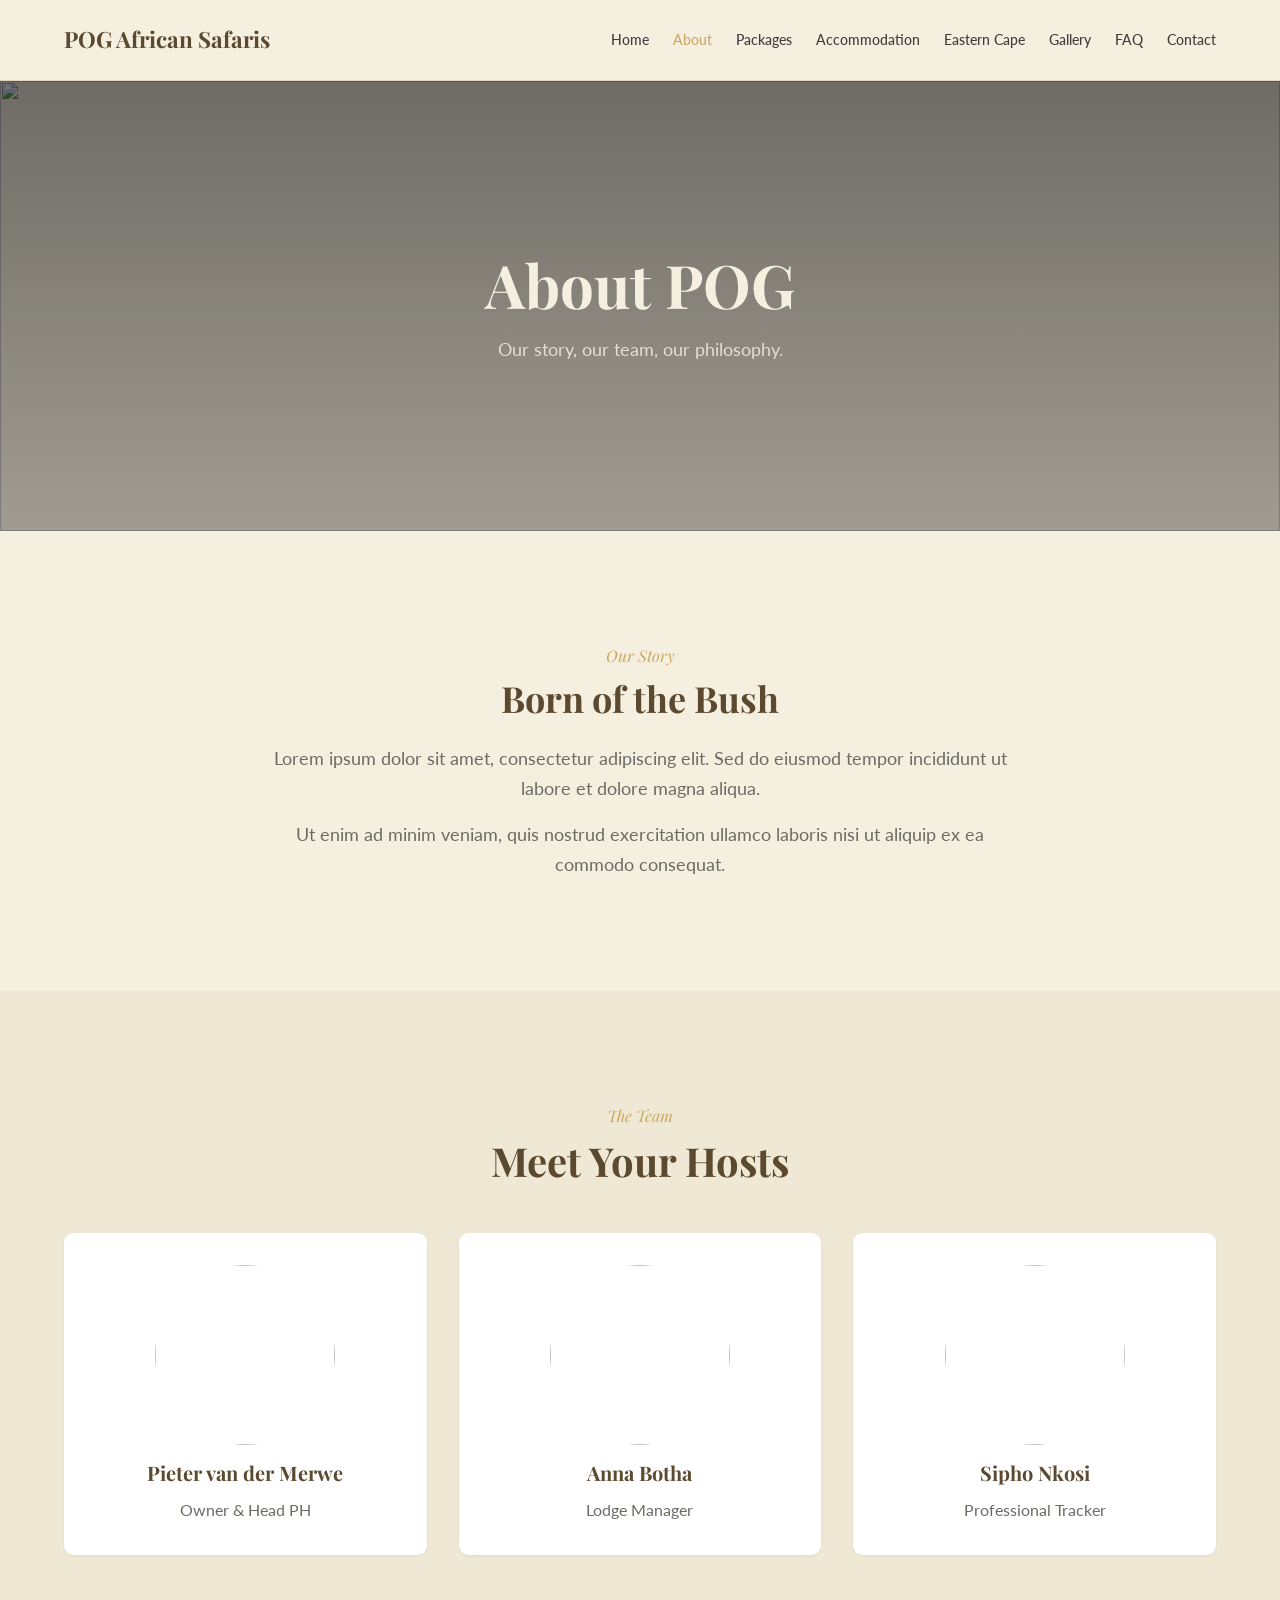
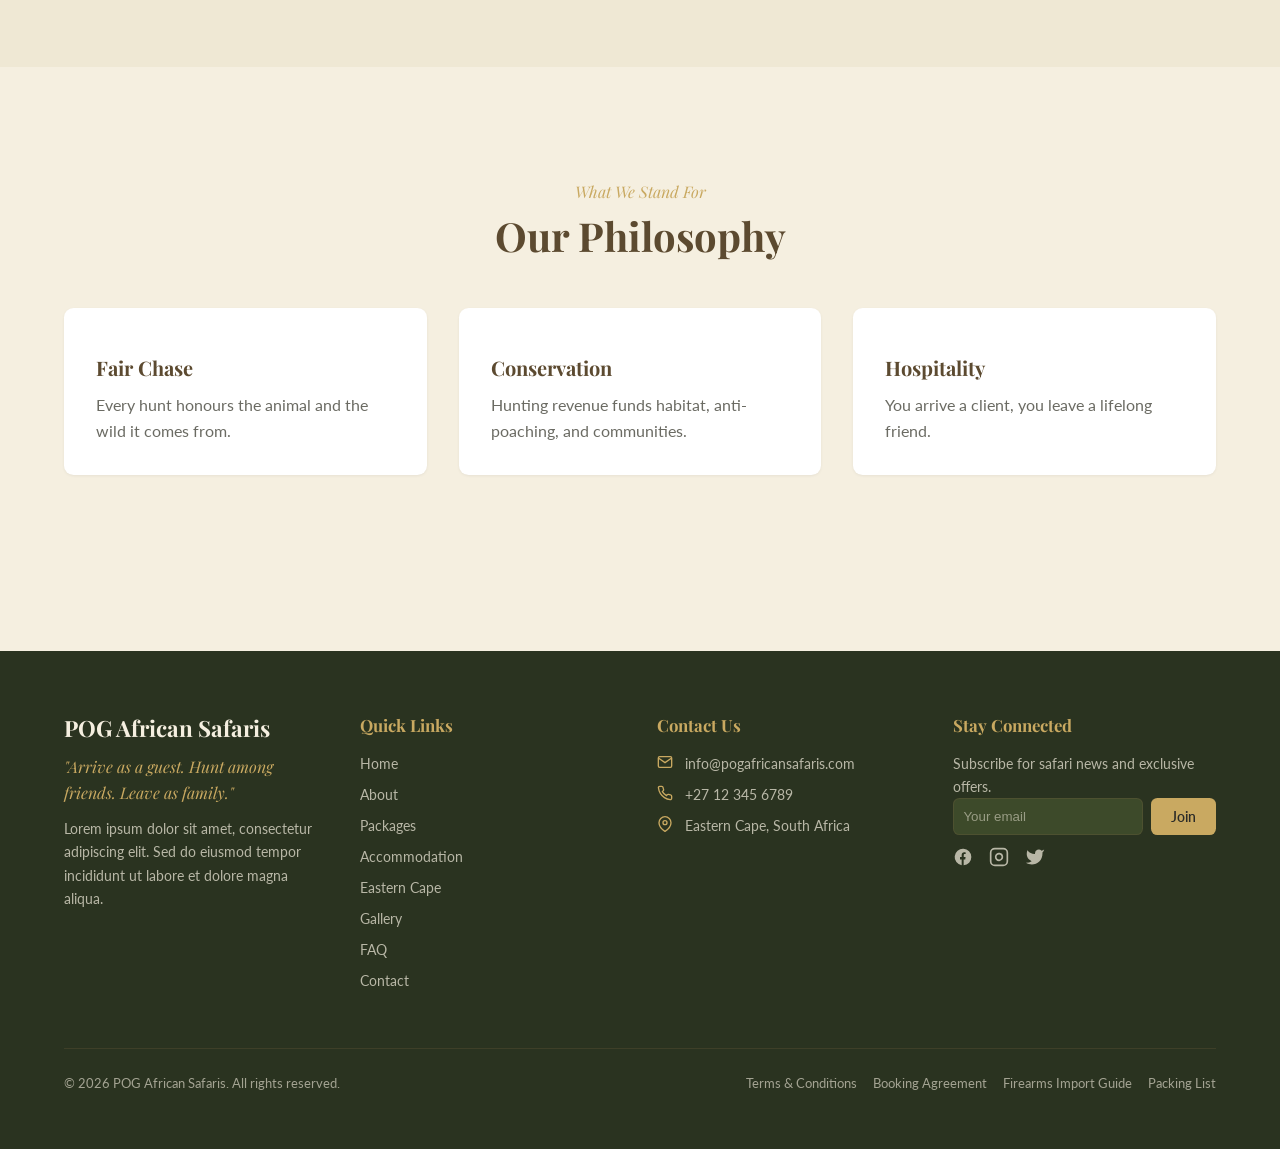
==== about.html @ 059e5646 "Website skeleton" ====
<!doctype html>
<html lang="en">
<head>
<meta charset="utf-8">
<meta name="viewport" content="width=device-width,initial-scale=1">
<title>About | POG African Safaris</title>
<meta name="description" content="Our story, our team, and our fair-chase hunting philosophy in the Eastern Cape.">
<meta property="og:title" content="About | POG African Safaris">
<meta property="og:description" content="Our story, our team, and our fair-chase hunting philosophy in the Eastern Cape.">
<meta property="og:type" content="website">
<meta name="twitter:card" content="summary_large_image">
<link rel="preconnect" href="https://fonts.googleapis.com">
<link rel="preconnect" href="https://fonts.gstatic.com" crossorigin>
<link rel="stylesheet" href="https://fonts.googleapis.com/css2?family=Lato:ital,wght@0,300;0,400;0,700;1,400&family=Playfair+Display:ital,wght@0,400;0,600;0,700&display=swap">
<link rel="stylesheet" href="assets/styles.css">
</head>
<body>
<div id="site-header"></div>
<main>

<section class="page-hero"><img class="bg" src="https://picsum.photos/id/1043/1920/600" alt=""><div class="hero-overlay"></div><div class="content"><h1>About POG</h1><p>Our story, our team, our philosophy.</p></div></section>
<section class="pad reveal"><div class="container" style="max-width:800px;text-align:center"><p class="eyebrow">Our Story</p><h2 style="font-size:2.25rem;margin-top:.5rem">Born of the Bush</h2><p class="lead" style="margin-top:1.5rem">Lorem ipsum dolor sit amet, consectetur adipiscing elit. Sed do eiusmod tempor incididunt ut labore et dolore magna aliqua.</p><p class="lead" style="margin-top:1rem">Ut enim ad minim veniam, quis nostrud exercitation ullamco laboris nisi ut aliquip ex ea commodo consequat.</p></div></section>
<section class="pad bg-secondary reveal"><div class="container"><div class="section-title"><p class="eyebrow">The Team</p><h2>Meet Your Hosts</h2></div><div class="grid grid-3">
<div class="card team-card"><img src="https://picsum.photos/id/1005/400/400" alt=""><h3>Pieter van der Merwe</h3><p>Owner & Head PH</p></div>
<div class="card team-card"><img src="https://picsum.photos/id/1006/400/400" alt=""><h3>Anna Botha</h3><p>Lodge Manager</p></div>
<div class="card team-card"><img src="https://picsum.photos/id/1012/400/400" alt=""><h3>Sipho Nkosi</h3><p>Professional Tracker</p></div>
</div></div></section>
<section class="pad reveal"><div class="container"><div class="section-title"><p class="eyebrow">What We Stand For</p><h2>Our Philosophy</h2></div><div class="grid grid-3">
<div class="card"><h3>Fair Chase</h3><p>Every hunt honours the animal and the wild it comes from.</p></div>
<div class="card"><h3>Conservation</h3><p>Hunting revenue funds habitat, anti-poaching, and communities.</p></div>
<div class="card"><h3>Hospitality</h3><p>You arrive a client, you leave a lifelong friend.</p></div>
</div></div></section>

</main>
<div id="site-footer"></div>
<div id="lightbox" class="lightbox" onclick="closeLightbox()"><button class="close" aria-label="Close">&times;</button><img id="lightbox-img" alt=""></div>
<script src="assets/main.js"></script>
</body>
</html>
---- assets/styles.css ----
/* POG African Safaris — static styles */
:root{
  --bush:#3d4a2a; --bush-dark:#2a3320; --earth:#8b6f47; --earth-dark:#5c4a30;
  --gold:#c9a961; --gold-light:#dcc088; --cream:#f5efe0; --charcoal:#2b2b28;
  --muted:#6b6b63; --card:#ffffff; --secondary:#efe8d4; --border:rgba(139,111,71,.2);
}
*{box-sizing:border-box;margin:0;padding:0}
html{scroll-behavior:smooth}
body{font-family:'Lato',system-ui,sans-serif;color:var(--charcoal);background:var(--cream);line-height:1.6;-webkit-font-smoothing:antialiased}
h1,h2,h3,h4{font-family:'Playfair Display',serif;color:var(--earth-dark);line-height:1.2}
img{max-width:100%;display:block}
a{color:inherit;text-decoration:none}
.container{max-width:1200px;margin:0 auto;padding:0 1rem}
@media(min-width:768px){.container{padding:0 1.5rem}}

/* Header */
.site-header{position:sticky;top:0;z-index:50;background:rgba(245,239,224,.95);backdrop-filter:blur(6px);border-bottom:1px solid var(--border)}
.site-header .container{display:flex;align-items:center;justify-content:space-between;height:80px}
.brand{font-family:'Playfair Display',serif;font-weight:700;font-size:1.4rem;color:var(--earth-dark)}
.nav-desktop{display:none;gap:1.5rem}
.nav-desktop a{font-size:.9rem;font-weight:500;color:rgba(43,43,40,.9);transition:color .2s}
.nav-desktop a:hover,.nav-desktop a.active{color:var(--gold)}
.btn{display:inline-flex;align-items:center;justify-content:center;padding:.65rem 1.25rem;border-radius:.4rem;font-weight:600;font-size:.9rem;border:0;cursor:pointer;transition:all .2s;font-family:inherit}
.btn-gold{background:var(--gold);color:var(--charcoal)}
.btn-gold:hover{background:var(--gold-light)}
.btn-outline{background:transparent;border:1px solid var(--cream);color:var(--cream)}
.btn-outline:hover{background:rgba(245,239,224,.1)}
.btn-lg{padding:.85rem 1.75rem;font-size:1rem}
.menu-btn{background:none;border:0;padding:.5rem;cursor:pointer;color:var(--charcoal)}
.hide-desktop{display:block}
@media(min-width:1024px){.nav-desktop{display:flex}.hide-desktop{display:none}.hide-mobile{display:block}}
.hide-mobile{display:none}

/* Mobile menu */
.mobile-menu{position:fixed;inset:0;background:var(--bush-dark);z-index:100;transform:translateX(100%);transition:transform .3s;display:flex;flex-direction:column}
.mobile-menu.open{transform:translateX(0)}
.mobile-menu-head{display:flex;justify-content:space-between;align-items:center;padding:1.5rem;border-bottom:1px solid var(--border)}
.mobile-menu-head .brand{color:var(--cream)}
.mobile-menu nav{padding:1.5rem;flex:1}
.mobile-menu nav a{display:block;padding:.85rem 0;font-size:1.1rem;color:rgba(245,239,224,.9);border-bottom:1px solid var(--border)}
.mobile-menu nav a:hover{color:var(--gold)}
.mobile-menu .foot{padding:1.5rem}
.mobile-menu .foot .btn{width:100%}

/* Hero */
.page-hero{position:relative;min-height:40vh;display:flex;align-items:center;justify-content:center;overflow:hidden;text-align:center}
@media(min-width:768px){.page-hero{min-height:50vh}}
.page-hero img.bg{position:absolute;inset:0;width:100%;height:100%;object-fit:cover}
.hero-overlay{position:absolute;inset:0;background:linear-gradient(rgba(0,0,0,.55),rgba(0,0,0,.35))}
.page-hero .content{position:relative;z-index:2;padding:2rem 1rem}
.page-hero h1{color:var(--cream);font-size:2.25rem;font-weight:700}
.page-hero p{color:rgba(245,239,224,.85);margin-top:1rem;font-size:1.1rem;max-width:640px;margin-left:auto;margin-right:auto}
@media(min-width:768px){.page-hero h1{font-size:3rem}}
@media(min-width:1024px){.page-hero h1{font-size:3.75rem}}

/* Home hero larger */
.home-hero{min-height:85vh}
.home-hero .cta{display:flex;gap:1rem;justify-content:center;flex-wrap:wrap;margin-top:2rem}

/* Sections */
section.pad{padding:5rem 0}
@media(min-width:768px){section.pad{padding:7rem 0}}
.section-title{text-align:center;margin-bottom:3rem}
.eyebrow{font-family:'Playfair Display',serif;font-style:italic;color:var(--gold)}
.section-title h2{font-size:2rem;margin-top:.5rem}
@media(min-width:768px){.section-title h2{font-size:2.5rem}}
.lead{font-size:1.1rem;color:var(--muted);line-height:1.7}
.bg-secondary{background:var(--secondary)}

/* Grid utilities */
.grid{display:grid;gap:2rem}
.grid-2{grid-template-columns:1fr}
.grid-3{grid-template-columns:1fr}
.grid-4{grid-template-columns:1fr}
@media(min-width:640px){.grid-3,.grid-4{grid-template-columns:repeat(2,1fr)}}
@media(min-width:1024px){.grid-2{grid-template-columns:1fr 1fr}.grid-3{grid-template-columns:repeat(3,1fr)}.grid-4{grid-template-columns:repeat(4,1fr)}}

.card{background:var(--card);border-radius:.6rem;padding:2rem;box-shadow:0 1px 3px rgba(0,0,0,.06);transition:box-shadow .2s}
.card:hover{box-shadow:0 6px 20px rgba(0,0,0,.08)}
.card h3{font-size:1.25rem;margin-top:1rem}
.card p{color:var(--muted);margin-top:.75rem}
.icon{width:2.5rem;height:2.5rem;color:var(--earth)}

/* Feature/landscape */
.feature-band{position:relative;overflow:hidden;padding:6rem 0;text-align:center}
.feature-band img.bg{position:absolute;inset:0;width:100%;height:100%;object-fit:cover}
.feature-band .content{position:relative;z-index:2;color:var(--cream)}
.feature-band h2{color:var(--cream);font-size:2rem}
.feature-band p{color:rgba(245,239,224,.9);max-width:720px;margin:1.5rem auto 0}

/* Gallery */
.gallery-grid{display:grid;grid-template-columns:repeat(2,1fr);gap:.75rem}
@media(min-width:768px){.gallery-grid{grid-template-columns:repeat(3,1fr)}}
@media(min-width:1024px){.gallery-grid{grid-template-columns:repeat(4,1fr)}}
.gallery-grid img{width:100%;height:220px;object-fit:cover;border-radius:.4rem;cursor:pointer;transition:transform .3s}
.gallery-grid img:hover{transform:scale(1.03)}
.filters{display:flex;flex-wrap:wrap;gap:.5rem;justify-content:center;margin-bottom:2rem}
.filter-btn{padding:.5rem 1rem;border:1px solid var(--border);background:transparent;border-radius:999px;cursor:pointer;font-family:inherit;color:var(--charcoal)}
.filter-btn.active{background:var(--gold);border-color:var(--gold);color:var(--charcoal)}

.lightbox{position:fixed;inset:0;background:rgba(0,0,0,.9);display:none;align-items:center;justify-content:center;z-index:200;padding:2rem}
.lightbox.open{display:flex}
.lightbox img{max-height:90vh;max-width:90vw;border-radius:.4rem}
.lightbox .close{position:absolute;top:1.5rem;right:1.5rem;background:none;border:0;color:#fff;font-size:2rem;cursor:pointer}

/* FAQ */
.faq-item{border-bottom:1px solid var(--border)}
.faq-q{width:100%;background:none;border:0;text-align:left;padding:1.25rem 0;font-family:'Playfair Display',serif;font-size:1.1rem;color:var(--earth-dark);cursor:pointer;display:flex;justify-content:space-between;align-items:center;font-weight:600}
.faq-q::after{content:"+";font-size:1.5rem;color:var(--gold);transition:transform .2s}
.faq-item.open .faq-q::after{transform:rotate(45deg)}
.faq-a{max-height:0;overflow:hidden;transition:max-height .3s;color:var(--muted)}
.faq-item.open .faq-a{max-height:500px;padding-bottom:1.25rem}

/* Forms */
.form-group{margin-bottom:1.25rem}
.form-group label{display:block;margin-bottom:.4rem;font-weight:600;font-size:.9rem}
.form-group input,.form-group textarea,.form-group select{width:100%;padding:.7rem;border:1px solid var(--border);border-radius:.4rem;font-family:inherit;font-size:1rem;background:#fff}
.form-group textarea{min-height:140px;resize:vertical}

/* Packages */
.pkg{background:var(--card);border-radius:.6rem;overflow:hidden;box-shadow:0 1px 3px rgba(0,0,0,.06);display:flex;flex-direction:column}
.pkg img{height:220px;object-fit:cover;width:100%}
.pkg-body{padding:2rem;flex:1;display:flex;flex-direction:column}
.pkg-price{color:var(--gold);font-family:'Playfair Display',serif;font-size:1.5rem;margin:.5rem 0 1rem}
.pkg ul{list-style:none;margin:1rem 0}
.pkg ul li{padding:.35rem 0;color:var(--muted);font-size:.9rem;padding-left:1.25rem;position:relative}
.pkg ul li::before{content:"✓";position:absolute;left:0;color:var(--gold);font-weight:700}
.pkg ul.exclude li::before{content:"✗";color:#a55}
.pkg .btn{margin-top:auto}

/* Footer */
.site-footer{background:var(--bush-dark);color:rgba(245,239,224,.9);margin-top:4rem}
.site-footer .container{padding-top:4rem;padding-bottom:2rem}
.footer-grid{display:grid;gap:3rem;grid-template-columns:1fr}
@media(min-width:768px){.footer-grid{grid-template-columns:repeat(2,1fr)}}
@media(min-width:1024px){.footer-grid{grid-template-columns:repeat(4,1fr)}}
.site-footer h3{color:var(--cream);font-size:1.4rem}
.site-footer h4{color:var(--gold);font-size:1.05rem;margin-bottom:1rem}
.site-footer .tagline{font-family:'Playfair Display',serif;font-style:italic;color:var(--gold);margin:.75rem 0}
.site-footer ul{list-style:none}
.site-footer ul li{margin-bottom:.5rem;font-size:.9rem;color:rgba(245,239,224,.7)}
.site-footer ul li a:hover{color:var(--gold)}
.contact-list li{display:flex;gap:.75rem;align-items:flex-start}
.contact-list svg{color:var(--gold);flex-shrink:0;margin-top:.15rem}
.newsletter-form{display:flex;gap:.5rem}
.newsletter-form input{flex:1;padding:.6rem;background:var(--bush);border:1px solid var(--border);color:var(--cream);border-radius:.4rem}
.newsletter-form input::placeholder{color:rgba(245,239,224,.5)}
.socials{display:flex;gap:1rem;margin-top:.75rem}
.socials a{color:rgba(245,239,224,.7)}
.socials a:hover{color:var(--gold)}
.footer-bottom{border-top:1px solid var(--border);margin-top:3rem;padding:1.5rem 0;display:flex;flex-wrap:wrap;justify-content:space-between;gap:1rem;font-size:.8rem;color:rgba(245,239,224,.6)}
.footer-bottom .legal{display:flex;flex-wrap:wrap;gap:1rem}

/* Reveal on scroll */
.reveal{opacity:0;transform:translateY(2rem);transition:opacity .7s ease-out,transform .7s ease-out}
.reveal.visible{opacity:1;transform:none}

/* Legal / prose */
.prose{max-width:800px;margin:0 auto;padding:0 1rem}
.prose h2{margin-top:2rem;font-size:1.5rem}
.prose h3{margin-top:1.5rem;font-size:1.2rem}
.prose p,.prose li{color:var(--muted);margin-top:.75rem}
.prose ul{padding-left:1.5rem;margin-top:.5rem}

/* About team */
.team-card{text-align:center}
.team-card img{width:180px;height:180px;border-radius:50%;object-fit:cover;margin:0 auto 1rem}

/* Testimonials */
.quote{background:var(--card);padding:2rem;border-radius:.6rem;border-left:4px solid var(--gold);cursor:pointer;transition:box-shadow .2s, transform .2s;position:relative}
.quote:hover{box-shadow:0 6px 20px rgba(0,0,0,.08);transform:translateY(-2px)}
.quote-summary p{font-style:italic;color:var(--charcoal)}
.quote-full{max-height:0;overflow:hidden;transition:max-height .4s ease-out,opacity .3s ease-out;opacity:0}
.quote-full p{font-style:italic;color:var(--charcoal);margin-top:.75rem}
.quote cite{display:block;margin-top:1rem;font-weight:600;color:var(--earth-dark);font-style:normal}
.quote-toggle{display:inline-block;margin-top:1rem;font-size:.85rem;font-weight:700;color:var(--gold);text-transform:uppercase;letter-spacing:.05em;transition:color .2s}
.quote-toggle::before{content:"Read full testimonial"}
.quote-toggle::after{content:" +"}
.quote:hover .quote-toggle{color:var(--earth)}
.quote[data-expanded="true"] .quote-full{max-height:300px;opacity:1}
.quote[data-expanded="true"] .quote-toggle::before{content:"Show less"}
.quote[data-expanded="true"] .quote-toggle::after{content:""}
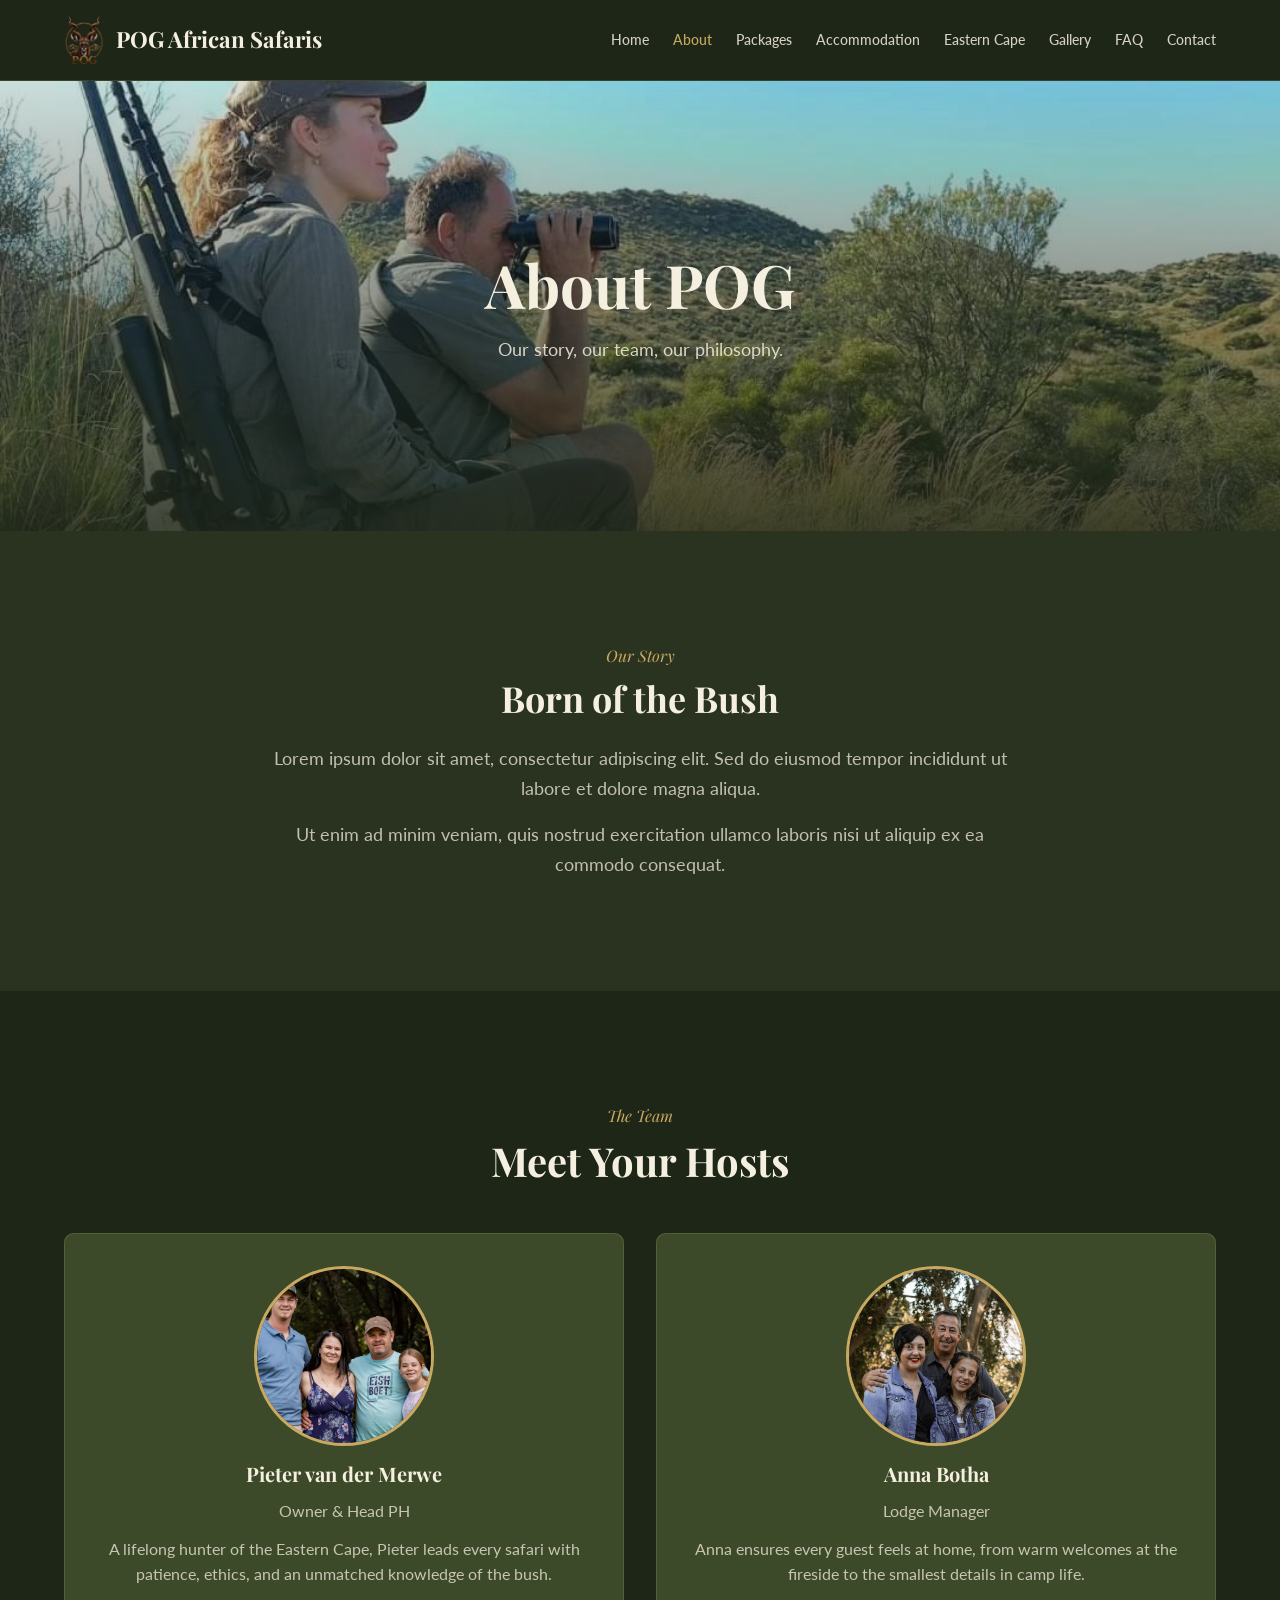
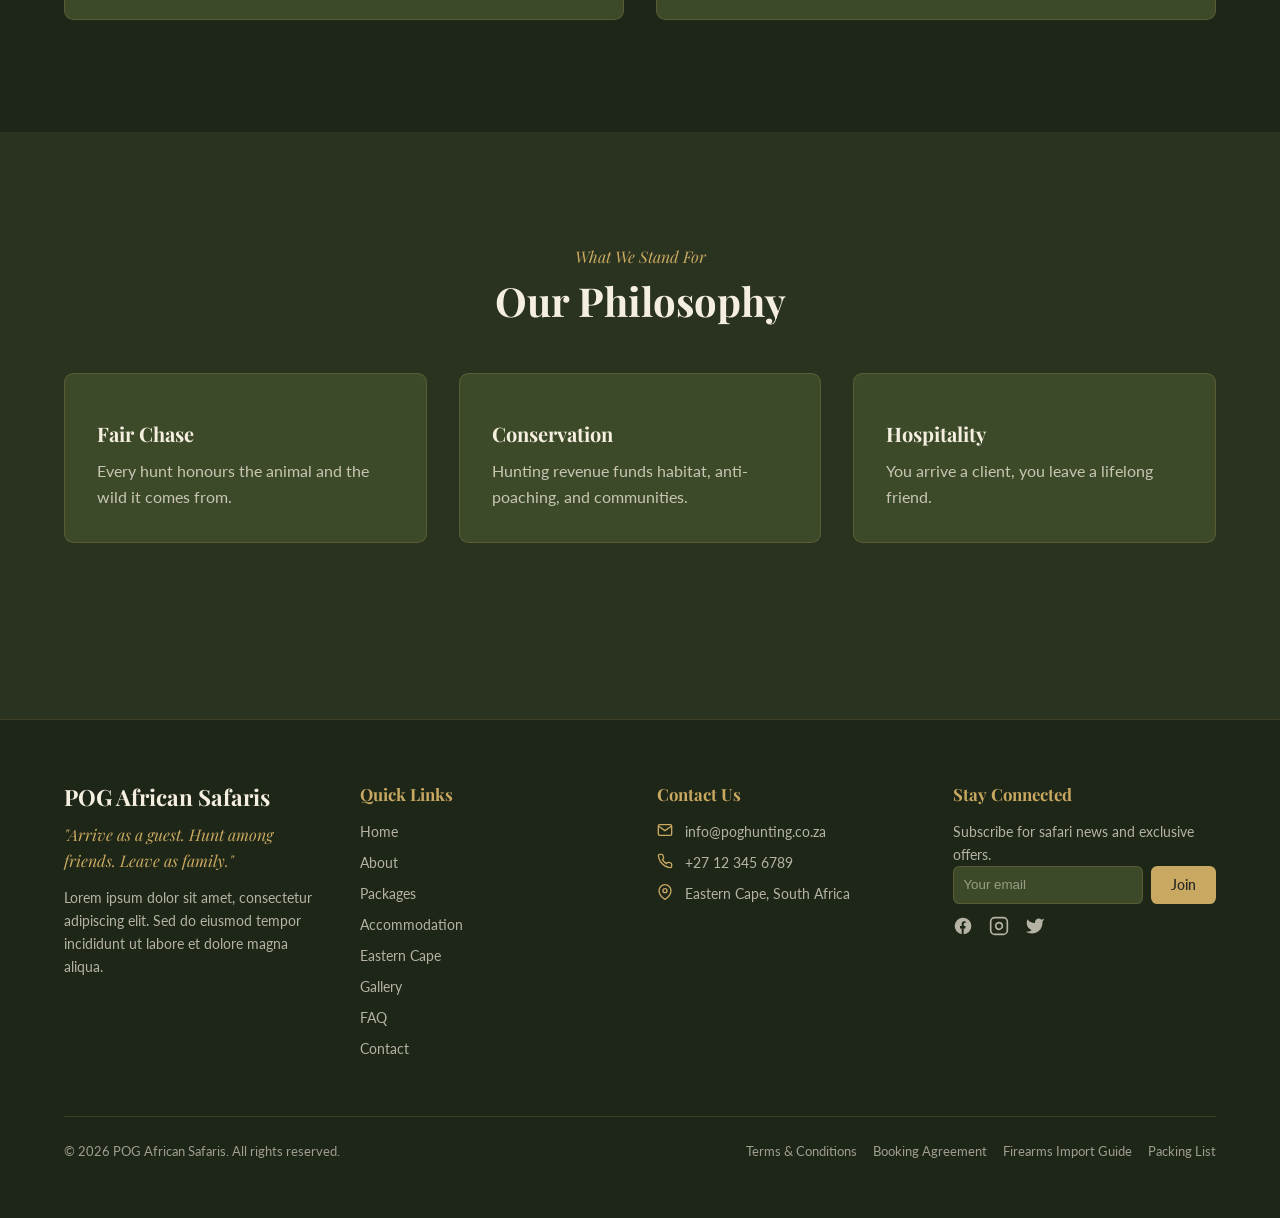
==== commit 80bca511: "Added photos and started choosing photos for pages" ====
--- a/about.html
+++ b/about.html
@@ -18,12 +18,11 @@
 <div id="site-header"></div>
 <main>
 
-<section class="page-hero"><img class="bg" src="https://picsum.photos/id/1043/1920/600" alt=""><div class="hero-overlay"></div><div class="content"><h1>About POG</h1><p>Our story, our team, our philosophy.</p></div></section>
+<section class="page-hero"><img class="bg" src="assets/photos/hunters04.jpg" alt=""><div class="hero-overlay"></div><div class="content"><h1>About POG</h1><p>Our story, our team, our philosophy.</p></div></section>
 <section class="pad reveal"><div class="container" style="max-width:800px;text-align:center"><p class="eyebrow">Our Story</p><h2 style="font-size:2.25rem;margin-top:.5rem">Born of the Bush</h2><p class="lead" style="margin-top:1.5rem">Lorem ipsum dolor sit amet, consectetur adipiscing elit. Sed do eiusmod tempor incididunt ut labore et dolore magna aliqua.</p><p class="lead" style="margin-top:1rem">Ut enim ad minim veniam, quis nostrud exercitation ullamco laboris nisi ut aliquip ex ea commodo consequat.</p></div></section>
-<section class="pad bg-secondary reveal"><div class="container"><div class="section-title"><p class="eyebrow">The Team</p><h2>Meet Your Hosts</h2></div><div class="grid grid-3">
-<div class="card team-card"><img src="https://picsum.photos/id/1005/400/400" alt=""><h3>Pieter van der Merwe</h3><p>Owner & Head PH</p></div>
-<div class="card team-card"><img src="https://picsum.photos/id/1006/400/400" alt=""><h3>Anna Botha</h3><p>Lodge Manager</p></div>
-<div class="card team-card"><img src="https://picsum.photos/id/1012/400/400" alt=""><h3>Sipho Nkosi</h3><p>Professional Tracker</p></div>
+<section class="pad bg-secondary reveal"><div class="container"><div class="section-title"><p class="eyebrow">The Team</p><h2>Meet Your Hosts</h2></div><div class="grid grid-2">
+<div class="card team-card"><img src="assets/photos/family_van_zyl.jpg" alt=""><h3>Pieter van der Merwe</h3><p class="role">Owner & Head PH</p><p class="blurb">A lifelong hunter of the Eastern Cape, Pieter leads every safari with patience, ethics, and an unmatched knowledge of the bush.</p></div>
+<div class="card team-card"><img src="assets/photos/family_heinen.jpg" alt=""><h3>Anna Botha</h3><p class="role">Lodge Manager</p><p class="blurb">Anna ensures every guest feels at home, from warm welcomes at the fireside to the smallest details in camp life.</p></div>
 </div></div></section>
 <section class="pad reveal"><div class="container"><div class="section-title"><p class="eyebrow">What We Stand For</p><h2>Our Philosophy</h2></div><div class="grid grid-3">
 <div class="card"><h3>Fair Chase</h3><p>Every hunt honours the animal and the wild it comes from.</p></div>
--- a/assets/styles.css
+++ b/assets/styles.css
@@ -1,24 +1,27 @@
-/* POG African Safaris — static styles */
+/* POG African Safaris — static styles (dark bush theme sitewide) */
 :root{
-  --bush:#3d4a2a; --bush-dark:#2a3320; --earth:#8b6f47; --earth-dark:#5c4a30;
+  --bush:#3d4a2a; --bush-dark:#2a3320; --bush-darker:#1e2618;
+  --earth:#8b6f47; --earth-dark:#5c4a30;
   --gold:#c9a961; --gold-light:#dcc088; --cream:#f5efe0; --charcoal:#2b2b28;
-  --muted:#6b6b63; --card:#ffffff; --secondary:#efe8d4; --border:rgba(139,111,71,.2);
+  --muted:rgba(245,239,224,.7); --card:#3d4a2a; --secondary:#2a3320;
+  --border:rgba(201,169,97,.2);
 }
 *{box-sizing:border-box;margin:0;padding:0}
 html{scroll-behavior:smooth}
-body{font-family:'Lato',system-ui,sans-serif;color:var(--charcoal);background:var(--cream);line-height:1.6;-webkit-font-smoothing:antialiased}
-h1,h2,h3,h4{font-family:'Playfair Display',serif;color:var(--earth-dark);line-height:1.2}
+body{font-family:'Lato',system-ui,sans-serif;color:var(--cream);background:var(--bush-dark);line-height:1.6;-webkit-font-smoothing:antialiased}
+h1,h2,h3,h4{font-family:'Playfair Display',serif;color:var(--cream);line-height:1.2}
 img{max-width:100%;display:block}
 a{color:inherit;text-decoration:none}
 .container{max-width:1200px;margin:0 auto;padding:0 1rem}
 @media(min-width:768px){.container{padding:0 1.5rem}}
 
 /* Header */
-.site-header{position:sticky;top:0;z-index:50;background:rgba(245,239,224,.95);backdrop-filter:blur(6px);border-bottom:1px solid var(--border)}
+.site-header{position:sticky;top:0;z-index:50;background:rgba(30,38,24,.95);backdrop-filter:blur(6px);border-bottom:1px solid var(--border)}
 .site-header .container{display:flex;align-items:center;justify-content:space-between;height:80px}
-.brand{font-family:'Playfair Display',serif;font-weight:700;font-size:1.4rem;color:var(--earth-dark)}
+.brand{font-family:'Playfair Display',serif;font-weight:700;font-size:1.4rem;color:var(--cream);display:inline-flex;align-items:center;gap:.75rem}
+.brand-logo{height:48px;width:auto;display:block}
 .nav-desktop{display:none;gap:1.5rem}
-.nav-desktop a{font-size:.9rem;font-weight:500;color:rgba(43,43,40,.9);transition:color .2s}
+.nav-desktop a{font-size:.9rem;font-weight:500;color:rgba(245,239,224,.85);transition:color .2s}
 .nav-desktop a:hover,.nav-desktop a.active{color:var(--gold)}
 .btn{display:inline-flex;align-items:center;justify-content:center;padding:.65rem 1.25rem;border-radius:.4rem;font-weight:600;font-size:.9rem;border:0;cursor:pointer;transition:all .2s;font-family:inherit}
 .btn-gold{background:var(--gold);color:var(--charcoal)}
@@ -26,13 +29,13 @@
 .btn-outline{background:transparent;border:1px solid var(--cream);color:var(--cream)}
 .btn-outline:hover{background:rgba(245,239,224,.1)}
 .btn-lg{padding:.85rem 1.75rem;font-size:1rem}
-.menu-btn{background:none;border:0;padding:.5rem;cursor:pointer;color:var(--charcoal)}
+.menu-btn{background:none;border:0;padding:.5rem;cursor:pointer;color:var(--cream)}
 .hide-desktop{display:block}
 @media(min-width:1024px){.nav-desktop{display:flex}.hide-desktop{display:none}.hide-mobile{display:block}}
 .hide-mobile{display:none}
 
 /* Mobile menu */
-.mobile-menu{position:fixed;inset:0;background:var(--bush-dark);z-index:100;transform:translateX(100%);transition:transform .3s;display:flex;flex-direction:column}
+.mobile-menu{position:fixed;inset:0;background:var(--bush-darker);z-index:100;transform:translateX(100%);transition:transform .3s;display:flex;flex-direction:column}
 .mobile-menu.open{transform:translateX(0)}
 .mobile-menu-head{display:flex;justify-content:space-between;align-items:center;padding:1.5rem;border-bottom:1px solid var(--border)}
 .mobile-menu-head .brand{color:var(--cream)}
@@ -46,7 +49,7 @@
 .page-hero{position:relative;min-height:40vh;display:flex;align-items:center;justify-content:center;overflow:hidden;text-align:center}
 @media(min-width:768px){.page-hero{min-height:50vh}}
 .page-hero img.bg{position:absolute;inset:0;width:100%;height:100%;object-fit:cover}
-.hero-overlay{position:absolute;inset:0;background:linear-gradient(rgba(0,0,0,.55),rgba(0,0,0,.35))}
+.hero-overlay{position:absolute;inset:0;background:linear-gradient(rgba(30,38,24,.15),rgba(30,38,24,.85))}
 .page-hero .content{position:relative;z-index:2;padding:2rem 1rem}
 .page-hero h1{color:var(--cream);font-size:2.25rem;font-weight:700}
 .page-hero p{color:rgba(245,239,224,.85);margin-top:1rem;font-size:1.1rem;max-width:640px;margin-left:auto;margin-right:auto}
@@ -62,30 +65,33 @@
 @media(min-width:768px){section.pad{padding:7rem 0}}
 .section-title{text-align:center;margin-bottom:3rem}
 .eyebrow{font-family:'Playfair Display',serif;font-style:italic;color:var(--gold)}
-.section-title h2{font-size:2rem;margin-top:.5rem}
+.section-title h2{font-size:2rem;margin-top:.5rem;color:var(--cream)}
 @media(min-width:768px){.section-title h2{font-size:2.5rem}}
-.lead{font-size:1.1rem;color:var(--muted);line-height:1.7}
-.bg-secondary{background:var(--secondary)}
+.lead{font-size:1.1rem;color:rgba(245,239,224,.75);line-height:1.7}
+.bg-secondary{background:var(--bush-darker)}
 
 /* Grid utilities */
 .grid{display:grid;gap:2rem}
 .grid-2{grid-template-columns:1fr}
 .grid-3{grid-template-columns:1fr}
 .grid-4{grid-template-columns:1fr}
-@media(min-width:640px){.grid-3,.grid-4{grid-template-columns:repeat(2,1fr)}}
-@media(min-width:1024px){.grid-2{grid-template-columns:1fr 1fr}.grid-3{grid-template-columns:repeat(3,1fr)}.grid-4{grid-template-columns:repeat(4,1fr)}}
+@media(min-width:640px){.grid-2{grid-template-columns:repeat(2,1fr)}}
+@media(min-width:768px){.grid-3{grid-template-columns:repeat(3,1fr)}.grid-4{grid-template-columns:repeat(2,1fr)}}
+@media(min-width:1024px){.grid-4{grid-template-columns:repeat(4,1fr)}}
 
-.card{background:var(--card);border-radius:.6rem;padding:2rem;box-shadow:0 1px 3px rgba(0,0,0,.06);transition:box-shadow .2s}
-.card:hover{box-shadow:0 6px 20px rgba(0,0,0,.08)}
-.card h3{font-size:1.25rem;margin-top:1rem}
-.card p{color:var(--muted);margin-top:.75rem}
-.icon{width:2.5rem;height:2.5rem;color:var(--earth)}
+/* Cards */
+.card{background:var(--bush);padding:2rem;border-radius:.6rem;border:1px solid var(--border);transition:transform .2s, box-shadow .2s}
+.card:hover{transform:translateY(-3px);box-shadow:0 8px 24px rgba(0,0,0,.35)}
+.card h3{font-size:1.25rem;margin-top:1rem;color:var(--cream)}
+.card p{color:rgba(245,239,224,.75);margin-top:.75rem}
+.icon{width:2.5rem;height:2.5rem;color:var(--gold)}
 
 /* Feature/landscape */
 .feature-band{position:relative;overflow:hidden;padding:6rem 0;text-align:center}
 .feature-band img.bg{position:absolute;inset:0;width:100%;height:100%;object-fit:cover}
 .feature-band .content{position:relative;z-index:2;color:var(--cream)}
-.feature-band h2{color:var(--cream);font-size:2rem}
+.feature-band::before{content:"";position:absolute;inset:0;background:linear-gradient(rgba(30,38,24,.7),rgba(30,38,24,.85));z-index:1}
+.feature-band h2{color:var(--cream);font-size:2rem;position:relative;z-index:2}
 .feature-band p{color:rgba(245,239,224,.9);max-width:720px;margin:1.5rem auto 0}
 
 /* Gallery */
@@ -95,7 +101,8 @@
 .gallery-grid img{width:100%;height:220px;object-fit:cover;border-radius:.4rem;cursor:pointer;transition:transform .3s}
 .gallery-grid img:hover{transform:scale(1.03)}
 .filters{display:flex;flex-wrap:wrap;gap:.5rem;justify-content:center;margin-bottom:2rem}
-.filter-btn{padding:.5rem 1rem;border:1px solid var(--border);background:transparent;border-radius:999px;cursor:pointer;font-family:inherit;color:var(--charcoal)}
+.filter-btn{padding:.5rem 1rem;border:1px solid var(--border);background:transparent;border-radius:999px;cursor:pointer;font-family:inherit;color:rgba(245,239,224,.85)}
+.filter-btn:hover{border-color:var(--gold);color:var(--gold)}
 .filter-btn.active{background:var(--gold);border-color:var(--gold);color:var(--charcoal)}
 
 .lightbox{position:fixed;inset:0;background:rgba(0,0,0,.9);display:none;align-items:center;justify-content:center;z-index:200;padding:2rem}
@@ -105,31 +112,34 @@
 
 /* FAQ */
 .faq-item{border-bottom:1px solid var(--border)}
-.faq-q{width:100%;background:none;border:0;text-align:left;padding:1.25rem 0;font-family:'Playfair Display',serif;font-size:1.1rem;color:var(--earth-dark);cursor:pointer;display:flex;justify-content:space-between;align-items:center;font-weight:600}
+.faq-q{width:100%;background:none;border:0;text-align:left;padding:1.25rem 0;font-family:'Playfair Display',serif;font-size:1.1rem;color:var(--cream);cursor:pointer;display:flex;justify-content:space-between;align-items:center;font-weight:600}
 .faq-q::after{content:"+";font-size:1.5rem;color:var(--gold);transition:transform .2s}
 .faq-item.open .faq-q::after{transform:rotate(45deg)}
-.faq-a{max-height:0;overflow:hidden;transition:max-height .3s;color:var(--muted)}
+.faq-a{max-height:0;overflow:hidden;transition:max-height .3s;color:rgba(245,239,224,.75)}
 .faq-item.open .faq-a{max-height:500px;padding-bottom:1.25rem}
 
 /* Forms */
 .form-group{margin-bottom:1.25rem}
-.form-group label{display:block;margin-bottom:.4rem;font-weight:600;font-size:.9rem}
-.form-group input,.form-group textarea,.form-group select{width:100%;padding:.7rem;border:1px solid var(--border);border-radius:.4rem;font-family:inherit;font-size:1rem;background:#fff}
+.form-group label{display:block;margin-bottom:.4rem;font-weight:600;font-size:.9rem;color:var(--cream)}
+.form-group input,.form-group textarea,.form-group select{width:100%;padding:.7rem;border:1px solid var(--border);border-radius:.4rem;font-family:inherit;font-size:1rem;background:var(--bush);color:var(--cream)}
+.form-group input::placeholder,.form-group textarea::placeholder{color:rgba(245,239,224,.4)}
 .form-group textarea{min-height:140px;resize:vertical}
 
 /* Packages */
-.pkg{background:var(--card);border-radius:.6rem;overflow:hidden;box-shadow:0 1px 3px rgba(0,0,0,.06);display:flex;flex-direction:column}
+.pkg{background:var(--bush);border-radius:.6rem;overflow:hidden;box-shadow:0 1px 3px rgba(0,0,0,.3);display:flex;flex-direction:column;border:1px solid var(--border)}
 .pkg img{height:220px;object-fit:cover;width:100%}
 .pkg-body{padding:2rem;flex:1;display:flex;flex-direction:column}
+.pkg-body h3{color:var(--cream)}
+.pkg-body p{color:rgba(245,239,224,.75)}
 .pkg-price{color:var(--gold);font-family:'Playfair Display',serif;font-size:1.5rem;margin:.5rem 0 1rem}
 .pkg ul{list-style:none;margin:1rem 0}
-.pkg ul li{padding:.35rem 0;color:var(--muted);font-size:.9rem;padding-left:1.25rem;position:relative}
+.pkg ul li{padding:.35rem 0;color:rgba(245,239,224,.8);font-size:.9rem;padding-left:1.25rem;position:relative}
 .pkg ul li::before{content:"✓";position:absolute;left:0;color:var(--gold);font-weight:700}
-.pkg ul.exclude li::before{content:"✗";color:#a55}
+.pkg ul.exclude li::before{content:"✗";color:#c98a8a}
 .pkg .btn{margin-top:auto}
 
 /* Footer */
-.site-footer{background:var(--bush-dark);color:rgba(245,239,224,.9);margin-top:4rem}
+.site-footer{background:var(--bush-darker);color:rgba(245,239,224,.9);margin-top:4rem;border-top:1px solid var(--border)}
 .site-footer .container{padding-top:4rem;padding-bottom:2rem}
 .footer-grid{display:grid;gap:3rem;grid-template-columns:1fr}
 @media(min-width:768px){.footer-grid{grid-template-columns:repeat(2,1fr)}}
@@ -157,26 +167,26 @@
 
 /* Legal / prose */
 .prose{max-width:800px;margin:0 auto;padding:0 1rem}
-.prose h2{margin-top:2rem;font-size:1.5rem}
-.prose h3{margin-top:1.5rem;font-size:1.2rem}
-.prose p,.prose li{color:var(--muted);margin-top:.75rem}
+.prose h2{margin-top:2rem;font-size:1.5rem;color:var(--gold)}
+.prose h3{margin-top:1.5rem;font-size:1.2rem;color:var(--cream)}
+.prose p,.prose li{color:rgba(245,239,224,.8);margin-top:.75rem}
 .prose ul{padding-left:1.5rem;margin-top:.5rem}
 
 /* About team */
 .team-card{text-align:center}
-.team-card img{width:180px;height:180px;border-radius:50%;object-fit:cover;margin:0 auto 1rem}
+.team-card img{width:180px;height:180px;border-radius:50%;object-fit:cover;margin:0 auto 1rem;border:3px solid var(--gold)}
 
 /* Testimonials */
-.quote{background:var(--card);padding:2rem;border-radius:.6rem;border-left:4px solid var(--gold);cursor:pointer;transition:box-shadow .2s, transform .2s;position:relative}
-.quote:hover{box-shadow:0 6px 20px rgba(0,0,0,.08);transform:translateY(-2px)}
-.quote-summary p{font-style:italic;color:var(--charcoal)}
+.quote{background:var(--bush);padding:2rem;border-radius:.6rem;border-left:4px solid var(--gold);cursor:pointer;transition:box-shadow .2s, transform .2s;position:relative;border-top:1px solid var(--border);border-right:1px solid var(--border);border-bottom:1px solid var(--border)}
+.quote:hover{box-shadow:0 6px 20px rgba(0,0,0,.35);transform:translateY(-2px)}
+.quote-summary p{font-style:italic;color:rgba(245,239,224,.9)}
 .quote-full{max-height:0;overflow:hidden;transition:max-height .4s ease-out,opacity .3s ease-out;opacity:0}
-.quote-full p{font-style:italic;color:var(--charcoal);margin-top:.75rem}
-.quote cite{display:block;margin-top:1rem;font-weight:600;color:var(--earth-dark);font-style:normal}
+.quote-full p{font-style:italic;color:rgba(245,239,224,.85);margin-top:.75rem}
+.quote cite{display:block;margin-top:1rem;font-weight:600;color:var(--gold);font-style:normal}
 .quote-toggle{display:inline-block;margin-top:1rem;font-size:.85rem;font-weight:700;color:var(--gold);text-transform:uppercase;letter-spacing:.05em;transition:color .2s}
 .quote-toggle::before{content:"Read full testimonial"}
 .quote-toggle::after{content:" +"}
-.quote:hover .quote-toggle{color:var(--earth)}
-.quote[data-expanded="true"] .quote-full{max-height:300px;opacity:1}
+.quote:hover .quote-toggle{color:var(--gold-light)}
+.quote[data-expanded="true"] .quote-full{max-height:400px;opacity:1}
 .quote[data-expanded="true"] .quote-toggle::before{content:"Show less"}
 .quote[data-expanded="true"] .quote-toggle::after{content:""}
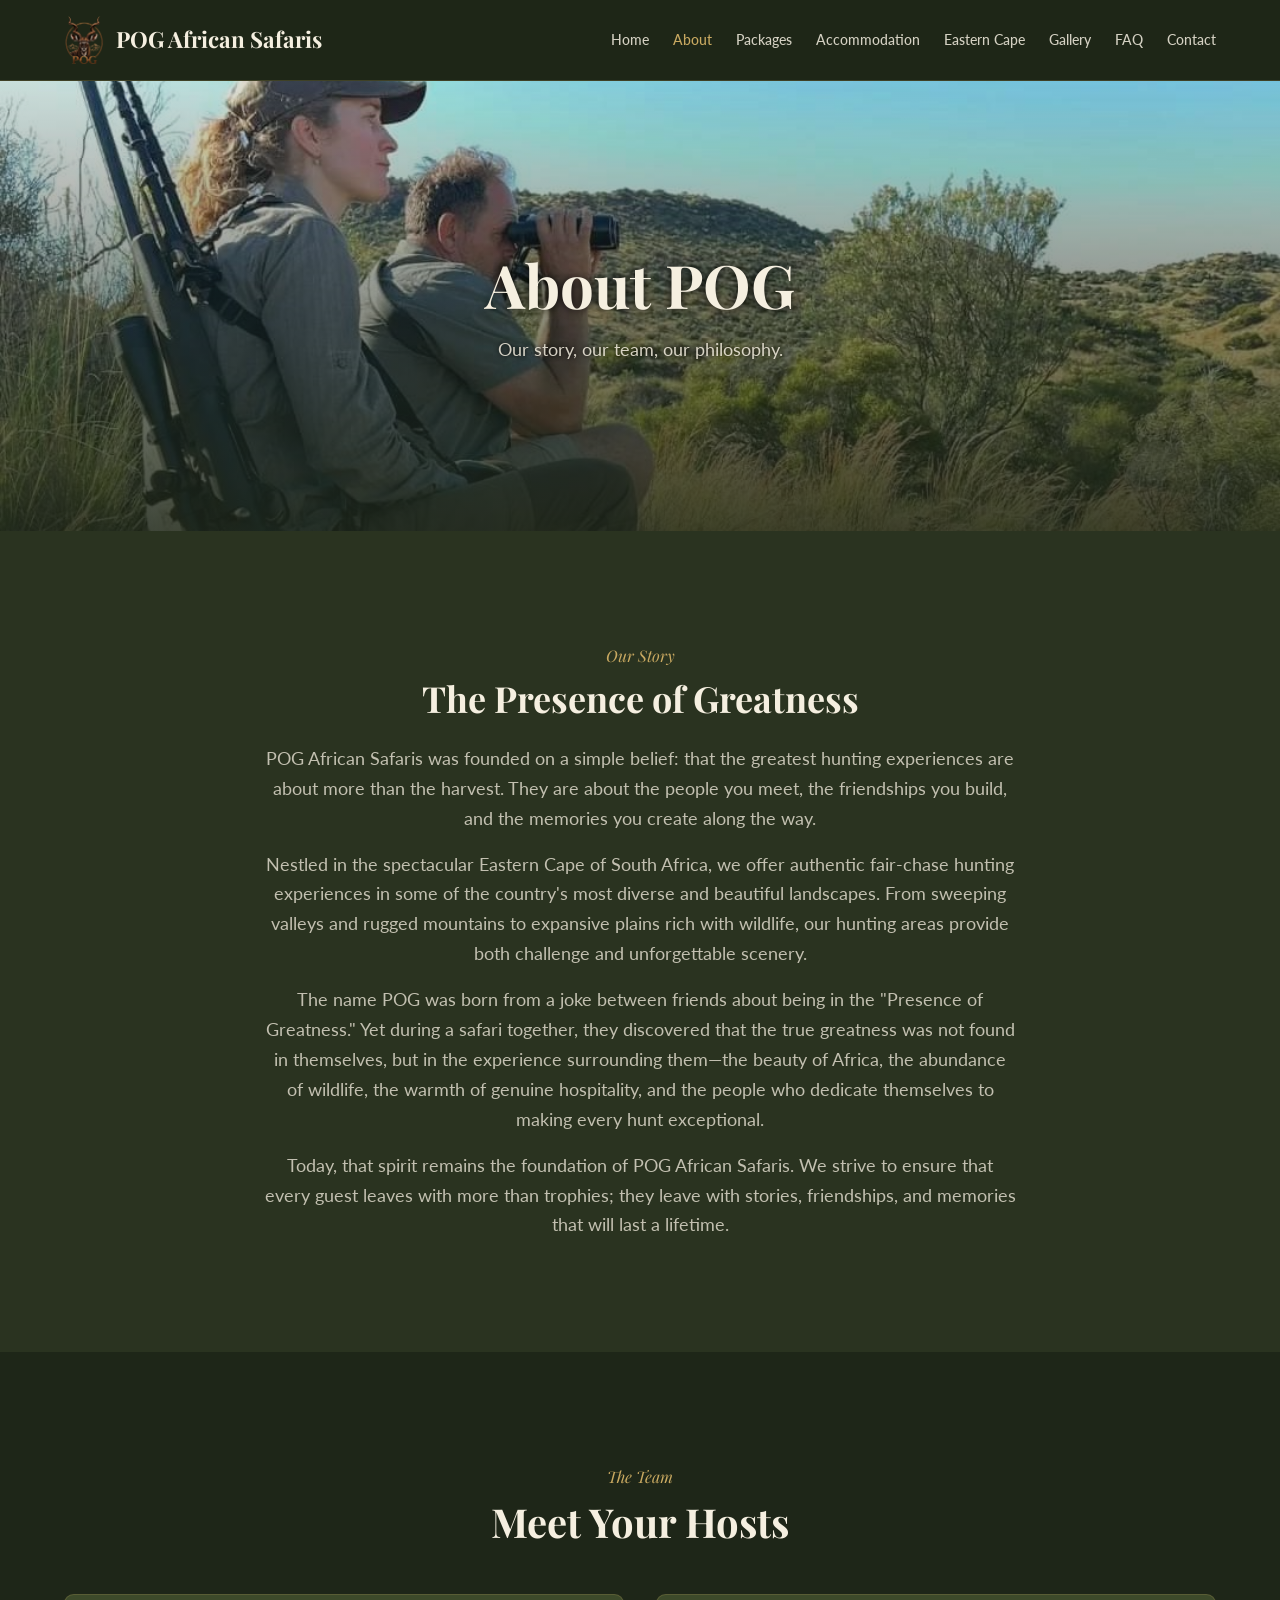
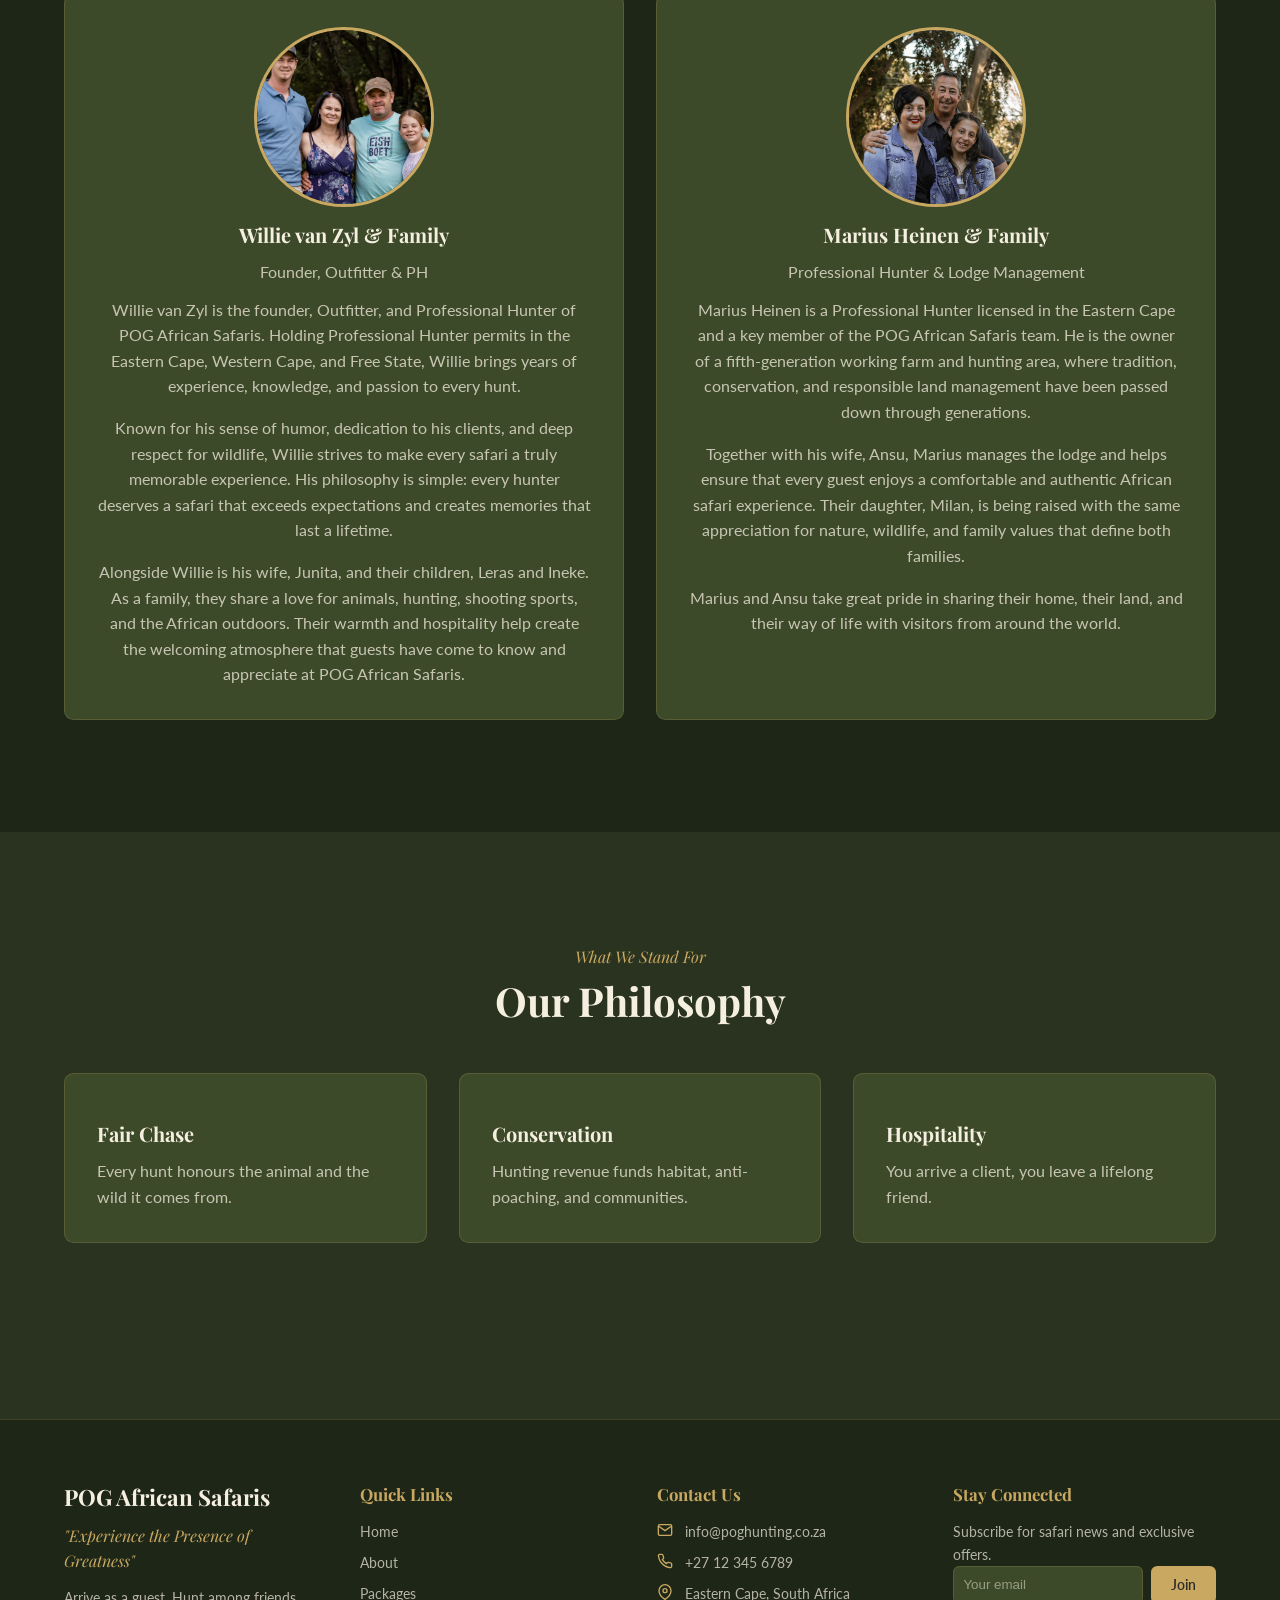
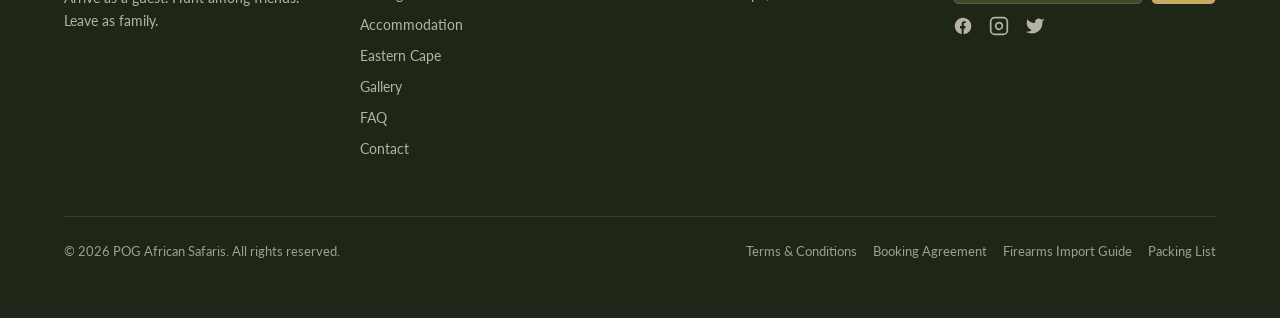
==== commit 35ba84e3: "About & Packages pages" ====
--- a/about.html
+++ b/about.html
@@ -19,11 +19,71 @@
 <main>
 
 <section class="page-hero"><img class="bg" src="assets/photos/hunters04.jpg" alt=""><div class="hero-overlay"></div><div class="content"><h1>About POG</h1><p>Our story, our team, our philosophy.</p></div></section>
-<section class="pad reveal"><div class="container" style="max-width:800px;text-align:center"><p class="eyebrow">Our Story</p><h2 style="font-size:2.25rem;margin-top:.5rem">Born of the Bush</h2><p class="lead" style="margin-top:1.5rem">Lorem ipsum dolor sit amet, consectetur adipiscing elit. Sed do eiusmod tempor incididunt ut labore et dolore magna aliqua.</p><p class="lead" style="margin-top:1rem">Ut enim ad minim veniam, quis nostrud exercitation ullamco laboris nisi ut aliquip ex ea commodo consequat.</p></div></section>
-<section class="pad bg-secondary reveal"><div class="container"><div class="section-title"><p class="eyebrow">The Team</p><h2>Meet Your Hosts</h2></div><div class="grid grid-2">
-<div class="card team-card"><img src="assets/photos/family_van_zyl.jpg" alt=""><h3>Pieter van der Merwe</h3><p class="role">Owner & Head PH</p><p class="blurb">A lifelong hunter of the Eastern Cape, Pieter leads every safari with patience, ethics, and an unmatched knowledge of the bush.</p></div>
-<div class="card team-card"><img src="assets/photos/family_heinen.jpg" alt=""><h3>Anna Botha</h3><p class="role">Lodge Manager</p><p class="blurb">Anna ensures every guest feels at home, from warm welcomes at the fireside to the smallest details in camp life.</p></div>
-</div></div></section>
+<section class="pad reveal">
+    <div class="container" style="max-width:800px;text-align:center">
+        <p class="eyebrow">Our Story</p>
+        <h2 style="font-size:2.25rem;margin-top:.5rem">The Presence of Greatness</h2>
+        <p class="lead" style="margin-top:1.5rem">POG African Safaris was founded on a simple belief: that the greatest hunting experiences
+            are about more than the harvest. They are about the people you meet, the friendships you
+            build, and the memories you create along the way.</p>
+        <p class="lead" style="margin-top:1rem">Nestled in the spectacular Eastern Cape of South Africa, we offer authentic fair-chase
+            hunting experiences in some of the country's most diverse and beautiful landscapes. From
+            sweeping valleys and rugged mountains to expansive plains rich with wildlife, our hunting
+            areas provide both challenge and unforgettable scenery.</p>
+        <p class="lead" style="margin-top:1rem">The name POG was born from a joke between friends about being in the "Presence of
+            Greatness." Yet during a safari together, they discovered that the true greatness was not
+            found in themselves, but in the experience surrounding them—the beauty of Africa, the
+            abundance of wildlife, the warmth of genuine hospitality, and the people who dedicate
+            themselves to making every hunt exceptional.</p>
+        <p class="lead" style="margin-top:1rem">Today, that spirit remains the foundation of POG African Safaris. We strive to ensure that
+            every guest leaves with more than trophies; they leave with stories, friendships, and
+            memories that will last a lifetime.</p>
+    </div>
+</section>
+<section class="pad bg-secondary reveal">
+    <div class="container">
+        <div class="section-title">
+            <p class="eyebrow">The Team</p>
+            <h2>Meet Your Hosts</h2>
+        </div>
+        <div class="grid grid-2">
+        <div class="card team-card"><img src="assets/photos/family_van_zyl.jpg" alt="">
+            <h3>Willie van Zyl & Family</h3>
+            <p class="role">Founder, Outfitter & PH</p>
+            <p class="blurb">
+                Willie van Zyl is the founder, Outfitter, and Professional Hunter of POG African Safaris.
+                Holding Professional Hunter permits in the Eastern Cape, Western Cape, and Free State,
+                Willie brings years of experience, knowledge, and passion to every hunt.</p>
+            <p class="blurb" style="margin-top:1rem">
+                Known for his sense of humor, dedication to his clients, and deep respect for wildlife, Willie
+                strives to make every safari a truly memorable experience. His philosophy is simple: every
+                hunter deserves a safari that exceeds expectations and creates memories that last a
+                lifetime.</p>
+            <p class="blurb" style="margin-top:1rem">
+                Alongside Willie is his wife, Junita, and their children, Leras and Ineke. As a family, they
+                share a love for animals, hunting, shooting sports, and the African outdoors. Their warmth
+                and hospitality help create the welcoming atmosphere that guests have come to know and
+                appreciate at POG African Safaris.</p>
+        </div>
+        <div class="card team-card"><img src="assets/photos/family_heinen.jpg" alt="">
+            <h3>Marius Heinen & Family</h3>
+            <p class="role">Professional Hunter & Lodge Management</p>
+            <p class="blurb">
+                Marius Heinen is a Professional Hunter licensed in the Eastern Cape and a key member of
+                the POG African Safaris team. He is the owner of a fifth-generation working farm and
+                hunting area, where tradition, conservation, and responsible land management have been
+                passed down through generations.</p>
+            <p class="blurb" style="margin-top:1rem">
+                Together with his wife, Ansu, Marius manages the lodge and helps ensure that every guest
+                enjoys a comfortable and authentic African safari experience. Their daughter, Milan, is being
+                raised with the same appreciation for nature, wildlife, and family values that define both
+                families. </p>
+            <p class="blurb" style="margin-top:1rem">
+                Marius and Ansu take great pride in sharing their home, their land, and their way of life with
+                visitors from around the world.</p>
+        </div>
+    </div>
+</section>
 <section class="pad reveal"><div class="container"><div class="section-title"><p class="eyebrow">What We Stand For</p><h2>Our Philosophy</h2></div><div class="grid grid-3">
 <div class="card"><h3>Fair Chase</h3><p>Every hunt honours the animal and the wild it comes from.</p></div>
 <div class="card"><h3>Conservation</h3><p>Hunting revenue funds habitat, anti-poaching, and communities.</p></div>
--- a/assets/styles.css
+++ b/assets/styles.css
@@ -51,8 +51,8 @@
 .page-hero img.bg{position:absolute;inset:0;width:100%;height:100%;object-fit:cover}
 .hero-overlay{position:absolute;inset:0;background:linear-gradient(rgba(30,38,24,.15),rgba(30,38,24,.85))}
 .page-hero .content{position:relative;z-index:2;padding:2rem 1rem}
-.page-hero h1{color:var(--cream);font-size:2.25rem;font-weight:700}
-.page-hero p{color:rgba(245,239,224,.85);margin-top:1rem;font-size:1.1rem;max-width:640px;margin-left:auto;margin-right:auto}
+.page-hero h1{color:var(--cream);font-size:2.25rem;font-weight:700;text-shadow: 0 0 10px #000000}
+.page-hero p{color:rgba(245,239,224,.85);margin-top:1rem;font-size:1.1rem;max-width:640px;margin-left:auto;margin-right:auto;text-shadow: 0 0 5px #000000}
 @media(min-width:768px){.page-hero h1{font-size:3rem}}
 @media(min-width:1024px){.page-hero h1{font-size:3.75rem}}
 
@@ -187,6 +187,6 @@
 .quote-toggle::before{content:"Read full testimonial"}
 .quote-toggle::after{content:" +"}
 .quote:hover .quote-toggle{color:var(--gold-light)}
-.quote[data-expanded="true"] .quote-full{max-height:400px;opacity:1}
+.quote[data-expanded="true"] .quote-full{max-height:800px;opacity:1}
 .quote[data-expanded="true"] .quote-toggle::before{content:"Show less"}
 .quote[data-expanded="true"] .quote-toggle::after{content:""}
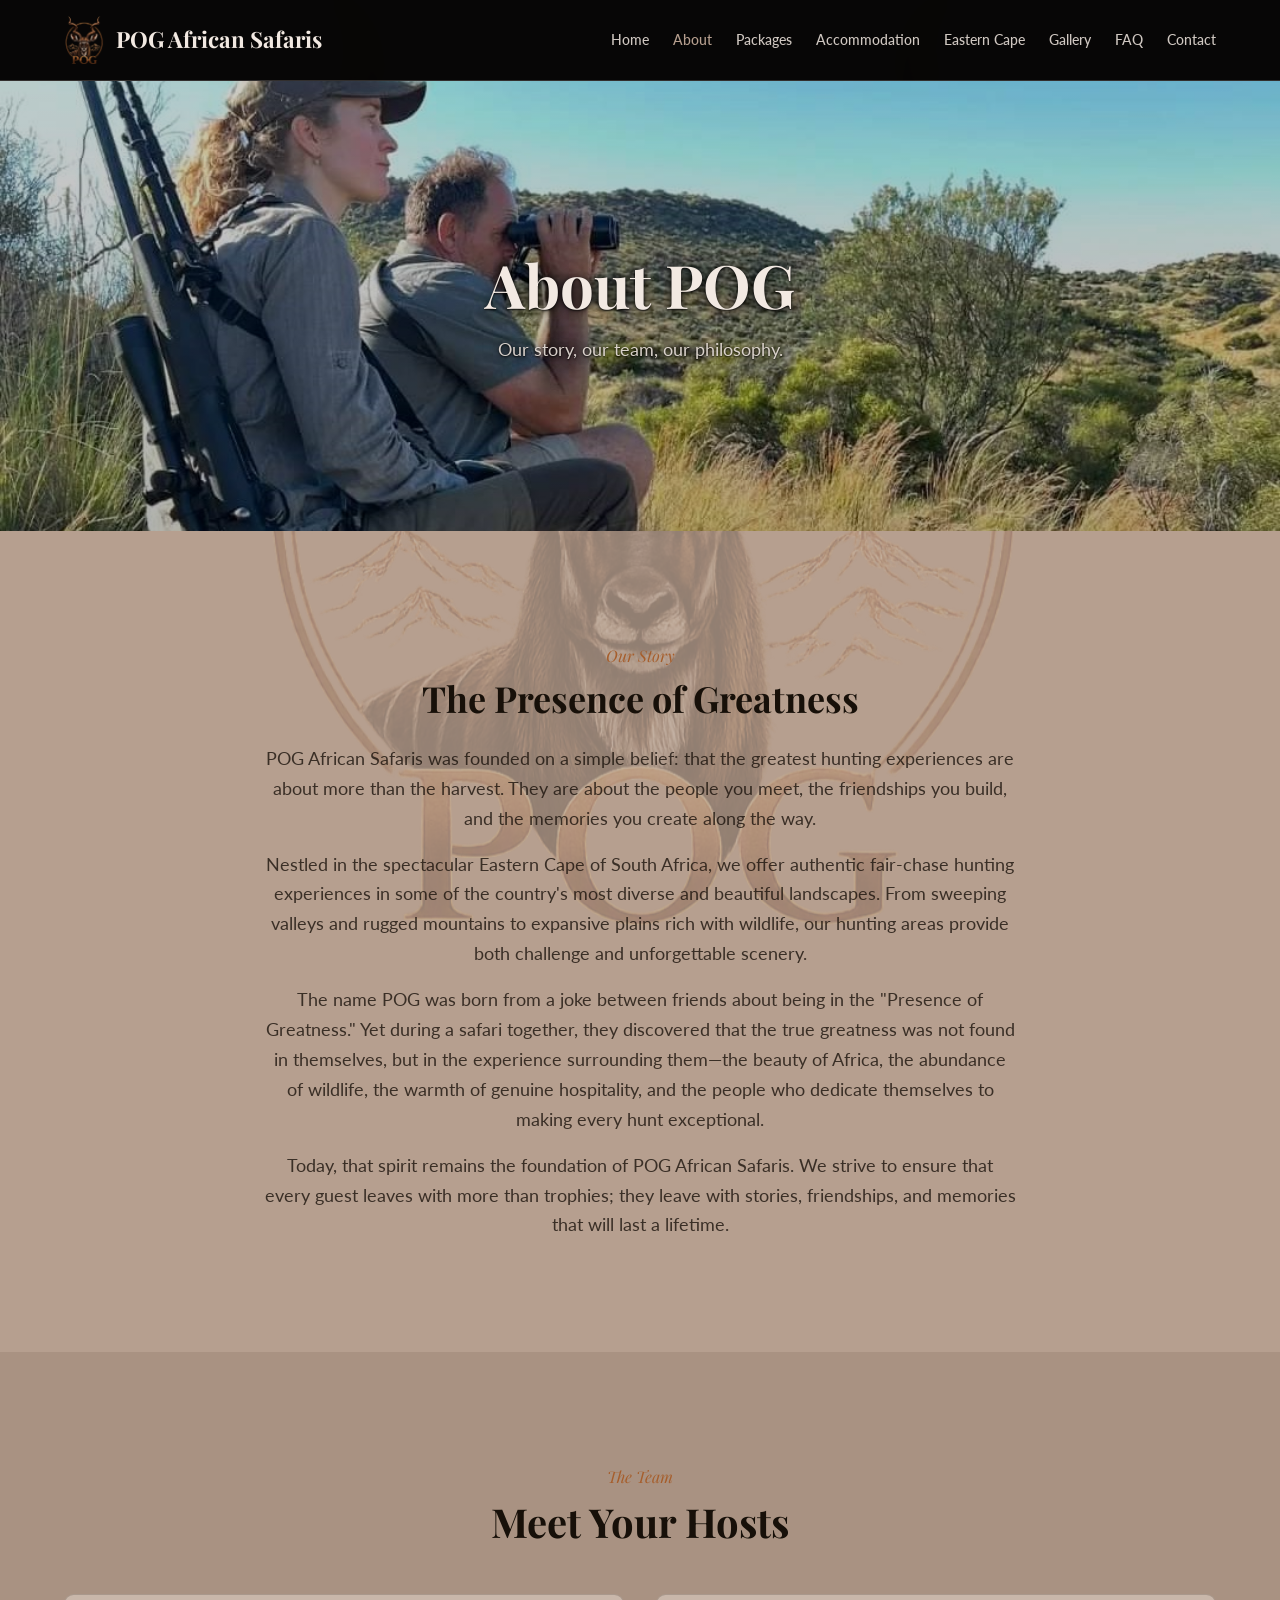
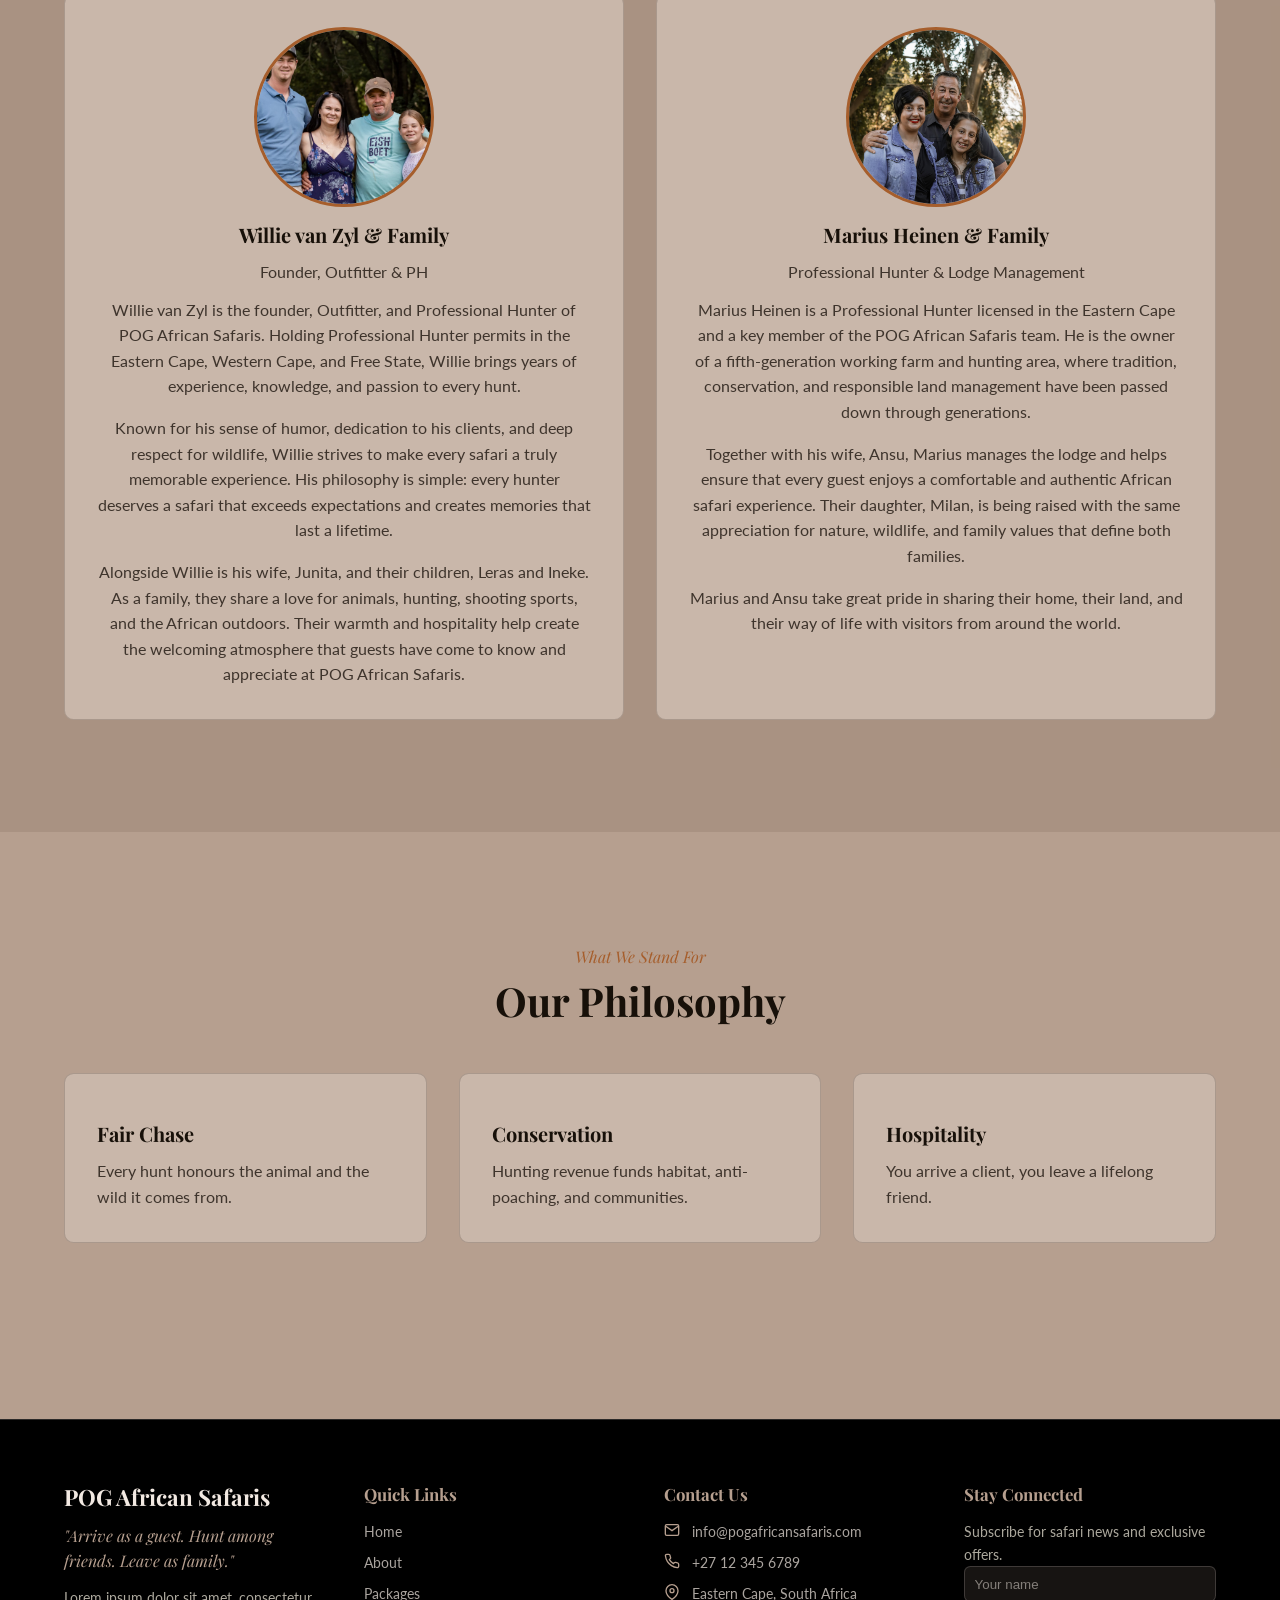
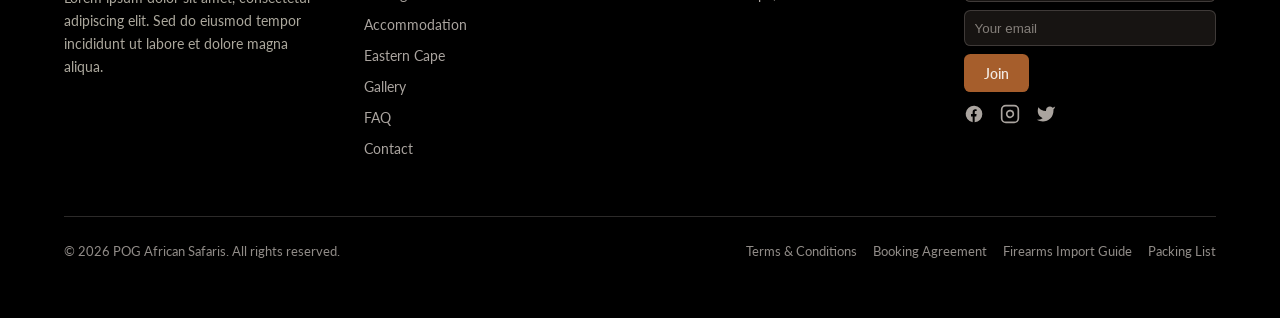
==== commit 2ddd6f95: "Style updates, legal pages content update" ====
--- a/about.html
+++ b/about.html
@@ -14,7 +14,7 @@
 <link rel="stylesheet" href="https://fonts.googleapis.com/css2?family=Lato:ital,wght@0,300;0,400;0,700;1,400&family=Playfair+Display:ital,wght@0,400;0,600;0,700&display=swap">
 <link rel="stylesheet" href="assets/styles.css">
 </head>
-<body>
+<body class="home">
 <div id="site-header"></div>
 <main>
 
--- a/assets/styles.css
+++ b/assets/styles.css
@@ -1,58 +1,62 @@
-/* POG African Safaris — static styles (dark bush theme sitewide) */
+/* POG African Safaris — static styles (taupe main theme, black header/footer) */
 :root{
-  --bush:#3d4a2a; --bush-dark:#2a3320; --bush-darker:#1e2618;
-  --earth:#8b6f47; --earth-dark:#5c4a30;
-  --gold:#c9a961; --gold-light:#dcc088; --cream:#f5efe0; --charcoal:#2b2b28;
-  --muted:rgba(245,239,224,.7); --card:#3d4a2a; --secondary:#2a3320;
-  --border:rgba(201,169,97,.2);
+  --taupe:#b69f8f; --taupe-light:#c9b7aa; --taupe-dark:#a48d7d;
+  --rust:#a65e2c; --earth:#a5734e; --earth-dark:#8a5c3c; --brown:#663429;
+  --black:#000000; --near-black:#0d0b0a; --cream:#f2e9e2;
+  --ink:#171009; --ink-soft:rgba(23,16,9,.78); --ink-faint:rgba(23,16,9,.6);
+  --gold:#663429;            /* accent for headings/eyebrows on light bg */
+  --gold-light:#a65e2c;
+  --border:rgba(23,16,9,.18);
+  --border-dark:rgba(242,233,226,.18);
 }
 *{box-sizing:border-box;margin:0;padding:0}
 html{scroll-behavior:smooth}
-body{font-family:'Lato',system-ui,sans-serif;color:var(--cream);background:var(--bush-dark);line-height:1.6;-webkit-font-smoothing:antialiased}
-h1,h2,h3,h4{font-family:'Playfair Display',serif;color:var(--cream);line-height:1.2}
+body{font-family:'Lato',system-ui,sans-serif;color:var(--ink);background:var(--taupe);line-height:1.6;-webkit-font-smoothing:antialiased}
+h1,h2,h3,h4{font-family:'Playfair Display',serif;color:var(--ink);line-height:1.2}
 img{max-width:100%;display:block}
 a{color:inherit;text-decoration:none}
 .container{max-width:1200px;margin:0 auto;padding:0 1rem}
 @media(min-width:768px){.container{padding:0 1.5rem}}
 
-/* Header */
-.site-header{position:sticky;top:0;z-index:50;background:rgba(30,38,24,.95);backdrop-filter:blur(6px);border-bottom:1px solid var(--border)}
+/* Header (black) */
+.site-header{position:sticky;top:0;z-index:50;background:rgba(0,0,0,.96);backdrop-filter:blur(6px);border-bottom:1px solid var(--border-dark)}
 .site-header .container{display:flex;align-items:center;justify-content:space-between;height:80px}
 .brand{font-family:'Playfair Display',serif;font-weight:700;font-size:1.4rem;color:var(--cream);display:inline-flex;align-items:center;gap:.75rem}
 .brand-logo{height:48px;width:auto;display:block}
 .nav-desktop{display:none;gap:1.5rem}
-.nav-desktop a{font-size:.9rem;font-weight:500;color:rgba(245,239,224,.85);transition:color .2s}
-.nav-desktop a:hover,.nav-desktop a.active{color:var(--gold)}
+.nav-desktop a{font-size:.9rem;font-weight:500;color:rgba(242,233,226,.85);transition:color .2s}
+.nav-desktop a:hover,.nav-desktop a.active{color:var(--taupe)}
 .btn{display:inline-flex;align-items:center;justify-content:center;padding:.65rem 1.25rem;border-radius:.4rem;font-weight:600;font-size:.9rem;border:0;cursor:pointer;transition:all .2s;font-family:inherit}
-.btn-gold{background:var(--gold);color:var(--charcoal)}
-.btn-gold:hover{background:var(--gold-light)}
+.btn-gold{background:var(--rust);color:var(--cream)}
+.btn-gold:hover{background:var(--brown)}
 .btn-outline{background:transparent;border:1px solid var(--cream);color:var(--cream)}
-.btn-outline:hover{background:rgba(245,239,224,.1)}
+.btn-outline:hover{background:rgba(242,233,226,.12)}
 .btn-lg{padding:.85rem 1.75rem;font-size:1rem}
 .menu-btn{background:none;border:0;padding:.5rem;cursor:pointer;color:var(--cream)}
 .hide-desktop{display:block}
 @media(min-width:1024px){.nav-desktop{display:flex}.hide-desktop{display:none}.hide-mobile{display:block}}
 .hide-mobile{display:none}
 
-/* Mobile menu */
-.mobile-menu{position:fixed;inset:0;background:var(--bush-darker);z-index:100;transform:translateX(100%);transition:transform .3s;display:flex;flex-direction:column}
+/* Mobile menu (black) */
+.mobile-menu{position:fixed;inset:0;background:var(--near-black);z-index:100;transform:translateX(100%);transition:transform .3s;display:flex;flex-direction:column}
 .mobile-menu.open{transform:translateX(0)}
-.mobile-menu-head{display:flex;justify-content:space-between;align-items:center;padding:1.5rem;border-bottom:1px solid var(--border)}
+.mobile-menu-head{display:flex;justify-content:space-between;align-items:center;padding:1.5rem;border-bottom:1px solid var(--border-dark)}
 .mobile-menu-head .brand{color:var(--cream)}
 .mobile-menu nav{padding:1.5rem;flex:1}
-.mobile-menu nav a{display:block;padding:.85rem 0;font-size:1.1rem;color:rgba(245,239,224,.9);border-bottom:1px solid var(--border)}
-.mobile-menu nav a:hover{color:var(--gold)}
+.mobile-menu nav a{display:block;padding:.85rem 0;font-size:1.1rem;color:rgba(242,233,226,.9);border-bottom:1px solid var(--border-dark)}
+.mobile-menu nav a:hover{color:var(--taupe)}
 .mobile-menu .foot{padding:1.5rem}
 .mobile-menu .foot .btn{width:100%}
 
-/* Hero */
+/* Hero (photo + dark overlay, light text) */
 .page-hero{position:relative;min-height:40vh;display:flex;align-items:center;justify-content:center;overflow:hidden;text-align:center}
 @media(min-width:768px){.page-hero{min-height:50vh}}
 .page-hero img.bg{position:absolute;inset:0;width:100%;height:100%;object-fit:cover}
-.hero-overlay{position:absolute;inset:0;background:linear-gradient(rgba(30,38,24,.15),rgba(30,38,24,.85))}
+.hero-overlay{position:absolute;inset:0;background:linear-gradient(rgba(0,0,0,.2),rgba(0,0,0,.3))}
 .page-hero .content{position:relative;z-index:2;padding:2rem 1rem}
-.page-hero h1{color:var(--cream);font-size:2.25rem;font-weight:700;text-shadow: 0 0 10px #000000}
-.page-hero p{color:rgba(245,239,224,.85);margin-top:1rem;font-size:1.1rem;max-width:640px;margin-left:auto;margin-right:auto;text-shadow: 0 0 5px #000000}
+.page-hero h1{color:var(--cream);font-size:2.25rem;font-weight:700;text-shadow:0 1px 2px rgba(0,0,0,.9),0 0 8px rgba(0,0,0,.75),0 0 16px rgba(0,0,0,.55)}
+.page-hero p{color:rgba(242,233,226,.88);margin-top:1rem;font-size:1.1rem;max-width:640px;margin-left:auto;margin-right:auto;text-shadow:0 1px 2px rgba(0,0,0,.9),0 0 8px rgba(0,0,0,.75),0 0 16px rgba(0,0,0,.55)}
+.page-hero .eyebrow{color:var(--taupe);text-shadow:0 1px 2px rgba(0,0,0,.9),0 0 8px rgba(0,0,0,.75),0 0 16px rgba(0,0,0,.55)}
 @media(min-width:768px){.page-hero h1{font-size:3rem}}
 @media(min-width:1024px){.page-hero h1{font-size:3.75rem}}
 
@@ -64,11 +68,11 @@
 section.pad{padding:5rem 0}
 @media(min-width:768px){section.pad{padding:7rem 0}}
 .section-title{text-align:center;margin-bottom:3rem}
-.eyebrow{font-family:'Playfair Display',serif;font-style:italic;color:var(--gold)}
-.section-title h2{font-size:2rem;margin-top:.5rem;color:var(--cream)}
+.eyebrow{font-family:'Playfair Display',serif;font-style:italic;color:var(--rust)}
+.section-title h2{font-size:2rem;margin-top:.5rem;color:var(--ink)}
 @media(min-width:768px){.section-title h2{font-size:2.5rem}}
-.lead{font-size:1.1rem;color:rgba(245,239,224,.75);line-height:1.7}
-.bg-secondary{background:var(--bush-darker)}
+.lead{font-size:1.1rem;color:var(--ink-soft);line-height:1.7}
+.bg-secondary{background:var(--taupe-dark)}
 
 /* Grid utilities */
 .grid{display:grid;gap:2rem}
@@ -80,19 +84,19 @@
 @media(min-width:1024px){.grid-4{grid-template-columns:repeat(4,1fr)}}
 
 /* Cards */
-.card{background:var(--bush);padding:2rem;border-radius:.6rem;border:1px solid var(--border);transition:transform .2s, box-shadow .2s}
-.card:hover{transform:translateY(-3px);box-shadow:0 8px 24px rgba(0,0,0,.35)}
-.card h3{font-size:1.25rem;margin-top:1rem;color:var(--cream)}
-.card p{color:rgba(245,239,224,.75);margin-top:.75rem}
-.icon{width:2.5rem;height:2.5rem;color:var(--gold)}
+.card{background:var(--taupe-light);padding:2rem;border-radius:.6rem;border:1px solid var(--border);transition:transform .2s, box-shadow .2s}
+.card:hover{transform:translateY(-3px);box-shadow:0 8px 24px rgba(0,0,0,.22)}
+.card h3{font-size:1.25rem;margin-top:1rem;color:var(--ink)}
+.card p{color:var(--ink-soft);margin-top:.75rem}
+.icon{width:2.5rem;height:2.5rem;color:var(--rust)}
 
 /* Feature/landscape */
 .feature-band{position:relative;overflow:hidden;padding:6rem 0;text-align:center}
 .feature-band img.bg{position:absolute;inset:0;width:100%;height:100%;object-fit:cover}
 .feature-band .content{position:relative;z-index:2;color:var(--cream)}
-.feature-band::before{content:"";position:absolute;inset:0;background:linear-gradient(rgba(30,38,24,.7),rgba(30,38,24,.85));z-index:1}
-.feature-band h2{color:var(--cream);font-size:2rem;position:relative;z-index:2}
-.feature-band p{color:rgba(245,239,224,.9);max-width:720px;margin:1.5rem auto 0}
+.feature-band::before{content:"";position:absolute;inset:0;background:linear-gradient(rgba(0,0,0,.5),rgba(0,0,0,.6));z-index:1}
+.feature-band h2{color:var(--cream);font-size:2rem;position:relative;z-index:2;text-shadow:0 1px 2px rgba(0,0,0,.9),0 0 8px rgba(0,0,0,.75),0 0 16px rgba(0,0,0,.55)}
+.feature-band p{color:rgba(242,233,226,.9);max-width:720px;margin:1.5rem auto 0;text-shadow:0 1px 2px rgba(0,0,0,.9),0 0 8px rgba(0,0,0,.75),0 0 16px rgba(0,0,0,.55)}
 
 /* Gallery */
 .gallery-grid{display:grid;grid-template-columns:repeat(2,1fr);gap:.75rem}
@@ -100,65 +104,69 @@
 @media(min-width:1024px){.gallery-grid{grid-template-columns:repeat(4,1fr)}}
 .gallery-grid img{width:100%;height:220px;object-fit:cover;border-radius:.4rem;cursor:pointer;transition:transform .3s}
 .gallery-grid img:hover{transform:scale(1.03)}
+.gallery-section{margin-bottom:3rem}
+.gallery-section h2{margin:0 0 1rem;font-size:1.8rem;text-align:center;}
 .filters{display:flex;flex-wrap:wrap;gap:.5rem;justify-content:center;margin-bottom:2rem}
-.filter-btn{padding:.5rem 1rem;border:1px solid var(--border);background:transparent;border-radius:999px;cursor:pointer;font-family:inherit;color:rgba(245,239,224,.85)}
-.filter-btn:hover{border-color:var(--gold);color:var(--gold)}
-.filter-btn.active{background:var(--gold);border-color:var(--gold);color:var(--charcoal)}
-
-.lightbox{position:fixed;inset:0;background:rgba(0,0,0,.9);display:none;align-items:center;justify-content:center;z-index:200;padding:2rem}
+.filter-btn{padding:.5rem 1rem;border:1px solid var(--border);background:transparent;border-radius:999px;cursor:pointer;font-family:inherit;color:var(--ink-soft)}
+.filter-btn:hover{border-color:var(--rust);color:var(--rust)}
+.filter-btn.active{background:var(--rust);border-color:var(--rust);color:var(--cream)}
+
+.lightbox{position:fixed;inset:0;background:rgba(0,0,0,.92);display:none;align-items:center;justify-content:center;z-index:200;padding:2rem}
 .lightbox.open{display:flex}
 .lightbox img{max-height:90vh;max-width:90vw;border-radius:.4rem}
 .lightbox .close{position:absolute;top:1.5rem;right:1.5rem;background:none;border:0;color:#fff;font-size:2rem;cursor:pointer}
 
 /* FAQ */
 .faq-item{border-bottom:1px solid var(--border)}
-.faq-q{width:100%;background:none;border:0;text-align:left;padding:1.25rem 0;font-family:'Playfair Display',serif;font-size:1.1rem;color:var(--cream);cursor:pointer;display:flex;justify-content:space-between;align-items:center;font-weight:600}
-.faq-q::after{content:"+";font-size:1.5rem;color:var(--gold);transition:transform .2s}
+.faq-q{width:100%;background:none;border:0;text-align:left;padding:1.25rem 0;font-family:'Playfair Display',serif;font-size:1.1rem;color:var(--ink);cursor:pointer;display:flex;justify-content:space-between;align-items:center;font-weight:600}
+.faq-q::after{content:"+";font-size:1.5rem;color:var(--rust);transition:transform .2s}
 .faq-item.open .faq-q::after{transform:rotate(45deg)}
-.faq-a{max-height:0;overflow:hidden;transition:max-height .3s;color:rgba(245,239,224,.75)}
+.faq-a{max-height:0;overflow:hidden;transition:max-height .3s;color:var(--ink-soft)}
 .faq-item.open .faq-a{max-height:500px;padding-bottom:1.25rem}
 
 /* Forms */
 .form-group{margin-bottom:1.25rem}
-.form-group label{display:block;margin-bottom:.4rem;font-weight:600;font-size:.9rem;color:var(--cream)}
-.form-group input,.form-group textarea,.form-group select{width:100%;padding:.7rem;border:1px solid var(--border);border-radius:.4rem;font-family:inherit;font-size:1rem;background:var(--bush);color:var(--cream)}
-.form-group input::placeholder,.form-group textarea::placeholder{color:rgba(245,239,224,.4)}
+.form-group label{display:block;margin-bottom:.4rem;font-weight:600;font-size:.9rem;color:var(--ink)}
+.form-group input,.form-group textarea,.form-group select{width:100%;padding:.7rem;border:1px solid var(--border);border-radius:.4rem;font-family:inherit;font-size:1rem;background:var(--taupe-light);color:var(--ink)}
+.form-group input::placeholder,.form-group textarea::placeholder{color:var(--ink-faint)}
 .form-group textarea{min-height:140px;resize:vertical}
 
 /* Packages */
-.pkg{background:var(--bush);border-radius:.6rem;overflow:hidden;box-shadow:0 1px 3px rgba(0,0,0,.3);display:flex;flex-direction:column;border:1px solid var(--border)}
+.pkg{background:var(--taupe-light);border-radius:.6rem;overflow:hidden;box-shadow:0 1px 3px rgba(0,0,0,.2);display:flex;flex-direction:column;border:1px solid var(--border)}
 .pkg img{height:220px;object-fit:cover;width:100%}
 .pkg-body{padding:2rem;flex:1;display:flex;flex-direction:column}
-.pkg-body h3{color:var(--cream)}
-.pkg-body p{color:rgba(245,239,224,.75)}
-.pkg-price{color:var(--gold);font-family:'Playfair Display',serif;font-size:1.5rem;margin:.5rem 0 1rem}
+.pkg-body h3{color:var(--ink)}
+.pkg-body p{color:var(--ink-soft)}
+.pkg-price{color:var(--rust);font-family:'Playfair Display',serif;font-size:1.5rem;margin:.5rem 0 1rem}
 .pkg ul{list-style:none;margin:1rem 0}
-.pkg ul li{padding:.35rem 0;color:rgba(245,239,224,.8);font-size:.9rem;padding-left:1.25rem;position:relative}
-.pkg ul li::before{content:"✓";position:absolute;left:0;color:var(--gold);font-weight:700}
-.pkg ul.exclude li::before{content:"✗";color:#c98a8a}
+.pkg ul li{padding:.35rem 0;color:var(--ink-soft);font-size:.9rem;padding-left:1.25rem;position:relative}
+.pkg ul li::before{content:"✓";position:absolute;left:0;color:var(--rust);font-weight:700}
+.pkg ul.exclude li::before{content:"✗";color:#8a3a2a}
 .pkg .btn{margin-top:auto}
 
-/* Footer */
-.site-footer{background:var(--bush-darker);color:rgba(245,239,224,.9);margin-top:4rem;border-top:1px solid var(--border)}
+/* Footer (black) */
+.site-footer{background:var(--black);color:rgba(242,233,226,.9);margin-top:4rem;border-top:1px solid var(--border-dark)}
 .site-footer .container{padding-top:4rem;padding-bottom:2rem}
 .footer-grid{display:grid;gap:3rem;grid-template-columns:1fr}
 @media(min-width:768px){.footer-grid{grid-template-columns:repeat(2,1fr)}}
 @media(min-width:1024px){.footer-grid{grid-template-columns:repeat(4,1fr)}}
 .site-footer h3{color:var(--cream);font-size:1.4rem}
-.site-footer h4{color:var(--gold);font-size:1.05rem;margin-bottom:1rem}
-.site-footer .tagline{font-family:'Playfair Display',serif;font-style:italic;color:var(--gold);margin:.75rem 0}
+.site-footer h4{color:var(--taupe);font-size:1.05rem;margin-bottom:1rem}
+.site-footer .tagline{font-family:'Playfair Display',serif;font-style:italic;color:var(--taupe);margin:.75rem 0}
 .site-footer ul{list-style:none}
-.site-footer ul li{margin-bottom:.5rem;font-size:.9rem;color:rgba(245,239,224,.7)}
-.site-footer ul li a:hover{color:var(--gold)}
+.site-footer ul li{margin-bottom:.5rem;font-size:.9rem;color:rgba(242,233,226,.7)}
+.site-footer ul li a:hover{color:var(--taupe)}
 .contact-list li{display:flex;gap:.75rem;align-items:flex-start}
-.contact-list svg{color:var(--gold);flex-shrink:0;margin-top:.15rem}
-.newsletter-form{display:flex;gap:.5rem}
-.newsletter-form input{flex:1;padding:.6rem;background:var(--bush);border:1px solid var(--border);color:var(--cream);border-radius:.4rem}
-.newsletter-form input::placeholder{color:rgba(245,239,224,.5)}
+.contact-list svg{color:var(--taupe);flex-shrink:0;margin-top:.15rem}
+.newsletter-form{display:flex;flex-wrap:wrap;gap:.5rem}
+.newsletter-form input[type=text]{flex:1 1 100%}
+.newsletter-form input[type=email]{flex:1 1 60%}
+.newsletter-form input{flex:1;padding:.6rem;background:#171412;border:1px solid var(--border-dark);color:var(--cream);border-radius:.4rem}
+.newsletter-form input::placeholder{color:rgba(242,233,226,.5)}
 .socials{display:flex;gap:1rem;margin-top:.75rem}
-.socials a{color:rgba(245,239,224,.7)}
-.socials a:hover{color:var(--gold)}
-.footer-bottom{border-top:1px solid var(--border);margin-top:3rem;padding:1.5rem 0;display:flex;flex-wrap:wrap;justify-content:space-between;gap:1rem;font-size:.8rem;color:rgba(245,239,224,.6)}
+.socials a{color:rgba(242,233,226,.7)}
+.socials a:hover{color:var(--taupe)}
+.footer-bottom{border-top:1px solid var(--border-dark);margin-top:3rem;padding:1.5rem 0;display:flex;flex-wrap:wrap;justify-content:space-between;gap:1rem;font-size:.8rem;color:rgba(242,233,226,.6)}
 .footer-bottom .legal{display:flex;flex-wrap:wrap;gap:1rem}
 
 /* Reveal on scroll */
@@ -167,26 +175,43 @@
 
 /* Legal / prose */
 .prose{max-width:800px;margin:0 auto;padding:0 1rem}
-.prose h2{margin-top:2rem;font-size:1.5rem;color:var(--gold)}
-.prose h3{margin-top:1.5rem;font-size:1.2rem;color:var(--cream)}
-.prose p,.prose li{color:rgba(245,239,224,.8);margin-top:.75rem}
+.prose h2{margin-top:2rem;font-size:1.5rem;color:var(--brown)}
+.prose h3{margin-top:1.5rem;font-size:1.2rem;color:var(--ink)}
+.prose p,.prose li{color:var(--ink-soft);margin-top:.75rem}
 .prose ul{padding-left:1.5rem;margin-top:.5rem}
 
 /* About team */
 .team-card{text-align:center}
-.team-card img{width:180px;height:180px;border-radius:50%;object-fit:cover;margin:0 auto 1rem;border:3px solid var(--gold)}
+.team-card img{width:180px;height:180px;border-radius:50%;object-fit:cover;margin:0 auto 1rem;border:3px solid var(--rust)}
 
 /* Testimonials */
-.quote{background:var(--bush);padding:2rem;border-radius:.6rem;border-left:4px solid var(--gold);cursor:pointer;transition:box-shadow .2s, transform .2s;position:relative;border-top:1px solid var(--border);border-right:1px solid var(--border);border-bottom:1px solid var(--border)}
-.quote:hover{box-shadow:0 6px 20px rgba(0,0,0,.35);transform:translateY(-2px)}
-.quote-summary p{font-style:italic;color:rgba(245,239,224,.9)}
+.quote{background:var(--taupe-light);padding:2rem;border-radius:.6rem;border-left:4px solid var(--rust);cursor:pointer;transition:box-shadow .2s, transform .2s;position:relative;border-top:1px solid var(--border);border-right:1px solid var(--border);border-bottom:1px solid var(--border)}
+.quote:hover{box-shadow:0 6px 20px rgba(0,0,0,.22);transform:translateY(-2px)}
+.quote-summary p{font-style:italic;color:var(--ink)}
 .quote-full{max-height:0;overflow:hidden;transition:max-height .4s ease-out,opacity .3s ease-out;opacity:0}
-.quote-full p{font-style:italic;color:rgba(245,239,224,.85);margin-top:.75rem}
-.quote cite{display:block;margin-top:1rem;font-weight:600;color:var(--gold);font-style:normal}
-.quote-toggle{display:inline-block;margin-top:1rem;font-size:.85rem;font-weight:700;color:var(--gold);text-transform:uppercase;letter-spacing:.05em;transition:color .2s}
+.quote-full p{font-style:italic;color:var(--ink-soft);margin-top:.75rem}
+.quote cite{display:block;margin-top:1rem;font-weight:600;color:var(--brown);font-style:normal}
+.quote-toggle{display:inline-block;margin-top:1rem;font-size:.85rem;font-weight:700;color:var(--rust);text-transform:uppercase;letter-spacing:.05em;transition:color .2s}
 .quote-toggle::before{content:"Read full testimonial"}
 .quote-toggle::after{content:" +"}
-.quote:hover .quote-toggle{color:var(--gold-light)}
-.quote[data-expanded="true"] .quote-full{max-height:800px;opacity:1}
+.quote:hover .quote-toggle{color:var(--brown)}
+.quote[data-expanded="true"] .quote-full{max-height:400px;opacity:1}
 .quote[data-expanded="true"] .quote-toggle::before{content:"Show less"}
 .quote[data-expanded="true"] .quote-toggle::after{content:""}
+
+/* Honeypot field — hidden from humans, visible to bots */
+.hp-field{position:absolute!important;left:-9999px!important;width:1px;height:1px;overflow:hidden;opacity:0}
+
+.form-status{margin-top:.75rem;font-size:.95rem;font-weight:600;color:var(--cream)}
+.form-status[data-ok='1']{color:#2f7d32}
+.form-status[data-ok='0']{color:#a3301f}
+footer .form-status[data-ok='1']{color:var(--taupe,#b69f8f)}
+footer .form-status[data-ok='0']{color:#e29a8a}
+
+/* Home page logo watermark */
+body.home::before{content:'';position:fixed;top:50%;left:50%;transform:translate(-50%,-50%);width:75vw;height:75vw;background:url('Logo.png') center/contain no-repeat;opacity:.2;pointer-events:none;z-index:0}
+body.home main{position:relative;z-index:1}
+@media (max-width:700px){body.home::before{width:75vw;height:75vw}}
+/* Let the watermark show through solid section bands on the home page */
+body.home .bg-secondary{background:color-mix(in srgb, var(--taupe-dark) 70%, transparent)}
+
